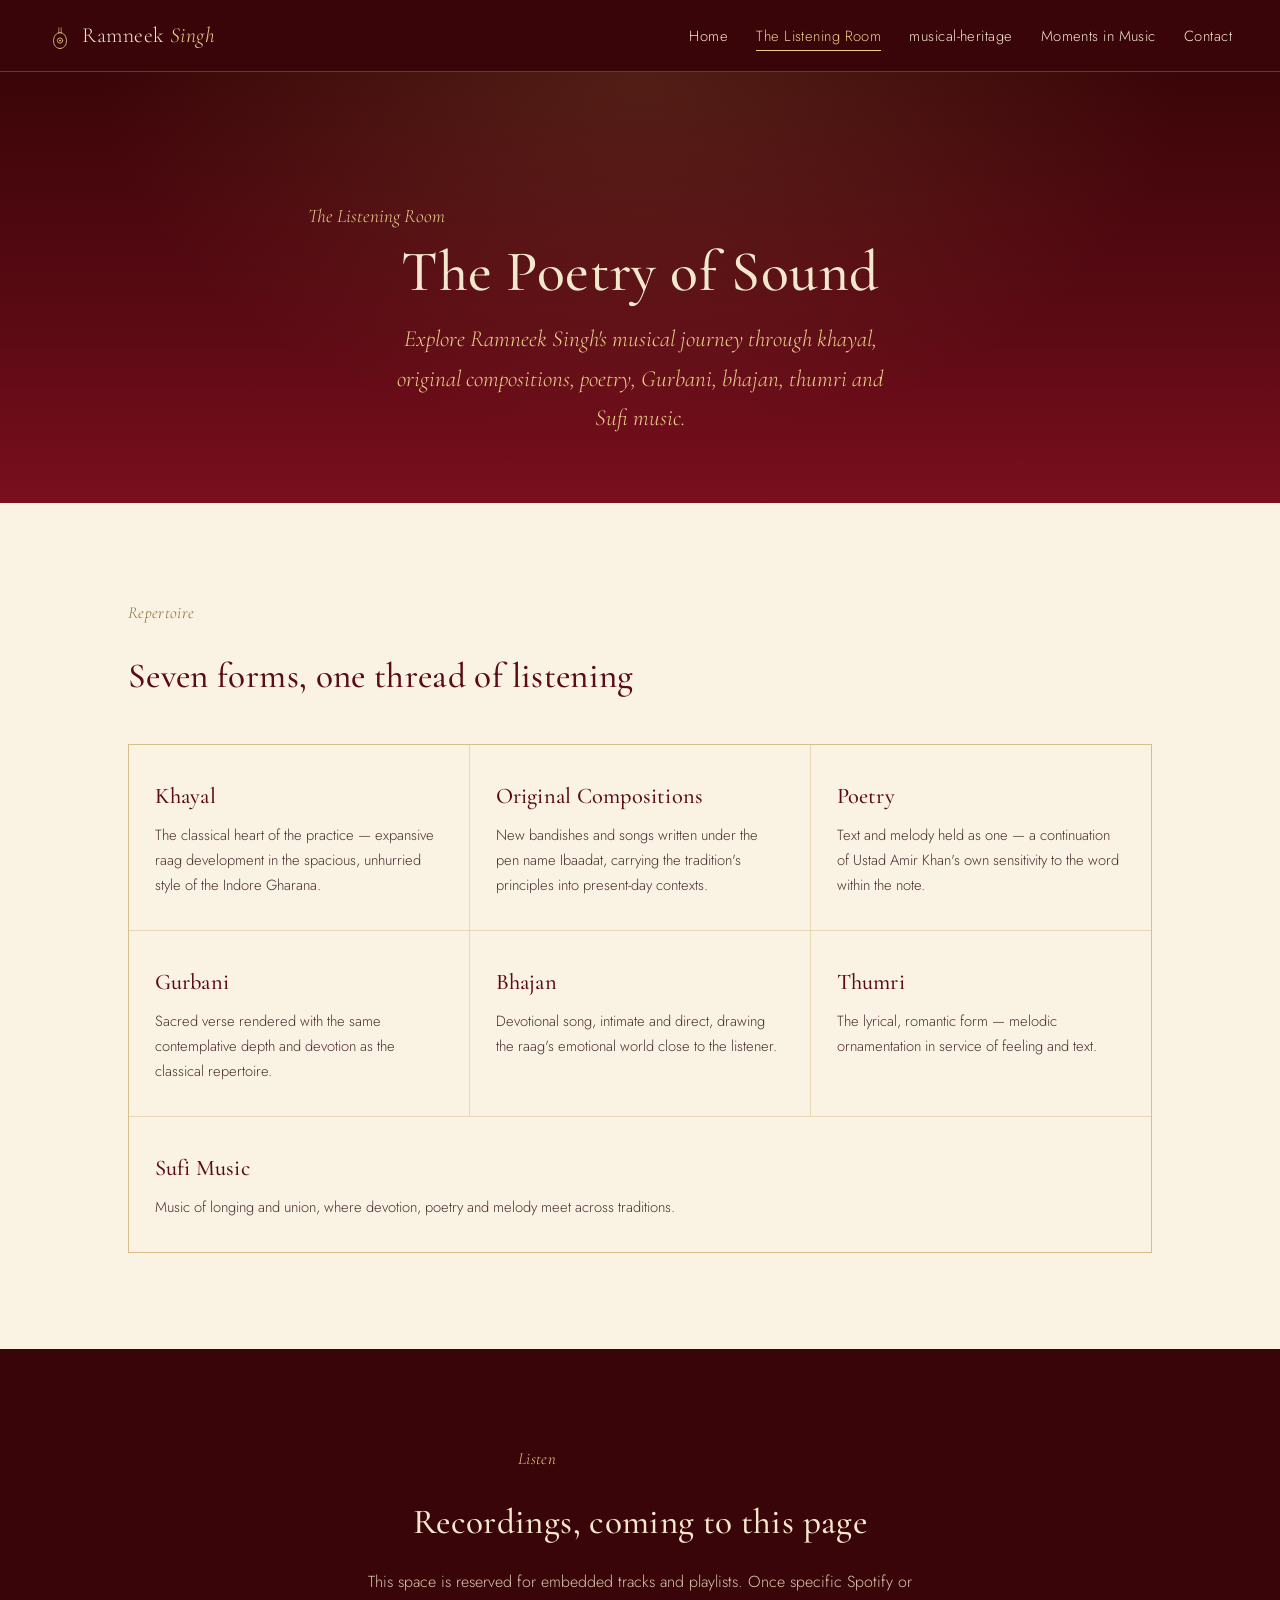
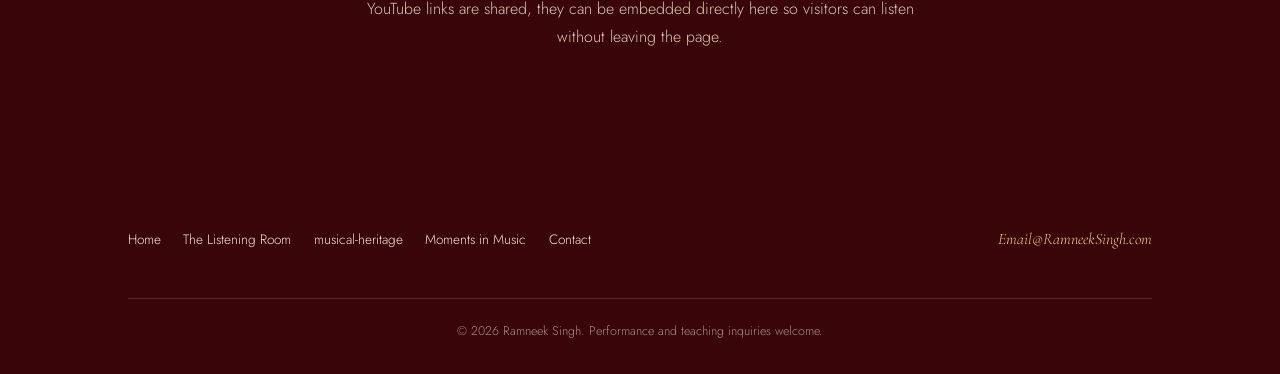
==== listening-room.html @ 1c35e60b "Initial website upload" ====
<!doctype html>
<html lang="en">
<head>
<meta charset="UTF-8">
<meta name="viewport" content="width=device-width, initial-scale=1.0">
<title>The Listening Room | Ramneek Singh</title>
<meta name="description" content="The Poetry of Sound — explore Ramneek Singh's musical journey through khayal, original compositions, poetry, Gurbani, bhajan, thumri and Sufi music.">
<link rel="stylesheet" href="css/style.css">
</head>
<body>

<header class="site-header">
  <div class="nav-wrap">
    <a class="brand" href="index.html">
      <svg viewBox="0 128 100 112" xmlns="http://www.w3.org/2000/svg" fill="none" stroke="currentColor" stroke-width="3.4" stroke-linecap="round" stroke-linejoin="round" style="color:var(--gold-bright)" aria-hidden="true">
        <path d="M50 236c-16 0-27-14-27-32 0-19 12-34 27-34s27 15 27 34c0 18-11 32-27 32z"/>
        <circle cx="50" cy="203" r="11"/>
        <circle cx="50" cy="203" r="3.6" fill="currentColor" stroke="none"/>
        <path d="M45 174 L45 150 M55 174 L55 150" stroke-width="2.6"/>
      </svg>
      <span class="brand-name">Ramneek <em>Singh</em></span>
    </a>
    <button class="nav-toggle" aria-label="Toggle navigation" aria-expanded="false">&#9776;</button>
    <nav class="main-nav" aria-label="Primary">
      <ul>
        <li><a href="index.html">Home</a></li>
        <li><a href="listening-room.html" aria-current="page">The Listening Room</a></li>
        <li><a href="musical-heritage.html">musical-heritage</a></li>
        <li><a href="moments.html">Moments in Music</a></li>
        <li><a href="contact.html">Contact</a></li>
      </ul>
    </nav>
  </div>
</header>

<main>

  <section class="hero jaali-bg" style="padding-bottom: clamp(2.5rem, 6vw, 4rem);">
    <div class="container reveal">
      <p class="kicker">The Listening Room</p>
      <h1 style="font-size:clamp(2.2rem,5.2vw,3.6rem);">The Poetry of Sound</h1>
      <p class="lede" style="margin:1.1rem auto 0; color:var(--gold-bright); max-width:52ch;">
        Explore Ramneek Singh's musical journey through khayal, original compositions,
        poetry, Gurbani, bhajan, thumri and Sufi music.
      </p>
    </div>
  </section>

  <section class="section">
    <div class="container">
      <div class="section-head">
        <p class="eyebrow">Repertoire</p>
        <h2 style="font-size:clamp(1.7rem,3vw,2.2rem); margin-top:0.4rem;">Seven forms, one thread of listening</h2>
      </div>

      <div class="repertoire-grid">
        <div class="repertoire-card">
          <h3>Khayal</h3>
          <p>The classical heart of the practice — expansive raag development in the spacious, unhurried style of the Indore Gharana.</p>
        </div>
        <div class="repertoire-card">
          <h3>Original Compositions</h3>
          <p>New bandishes and songs written under the pen name Ibaadat, carrying the tradition's principles into present-day contexts.</p>
        </div>
        <div class="repertoire-card">
          <h3>Poetry</h3>
          <p>Text and melody held as one — a continuation of Ustad Amir Khan's own sensitivity to the word within the note.</p>
        </div>
        <div class="repertoire-card">
          <h3>Gurbani</h3>
          <p>Sacred verse rendered with the same contemplative depth and devotion as the classical repertoire.</p>
        </div>
        <div class="repertoire-card">
          <h3>Bhajan</h3>
          <p>Devotional song, intimate and direct, drawing the raag's emotional world close to the listener.</p>
        </div>
        <div class="repertoire-card">
          <h3>Thumri</h3>
          <p>The lyrical, romantic form — melodic ornamentation in service of feeling and text.</p>
        </div>
        <div class="repertoire-card">
          <h3>Sufi Music</h3>
          <p>Music of longing and union, where devotion, poetry and melody meet across traditions.</p>
        </div>
      </div>
    </div>
  </section>

  <section class="section dark jaali-bg">
    <div class="container">
      <div class="section-head center on-dark">
        <p class="eyebrow">Listen</p>
        <h2 style="font-size:clamp(1.7rem,3vw,2.2rem); margin:0.4rem 0 1rem;">Recordings, coming to this page</h2>
        <p style="margin-inline:auto; color:rgba(243,231,206,0.85);">
          This space is reserved for embedded tracks and playlists. Once specific
          Spotify or YouTube links are shared, they can be embedded directly here
          so visitors can listen without leaving the page.
        </p>
      </div>
    </div>
  </section>

</main>

<footer class="site-footer">
  <div class="container footer-inner">
    <nav class="footer-nav" aria-label="Footer">
      <ul>
        <li><a href="index.html">Home</a></li>
        <li><a href="listening-room.html">The Listening Room</a></li>
        <li><a href="musical-heritage.html">musical-heritage</a></li>
        <li><a href="moments.html">Moments in Music</a></li>
        <li><a href="contact.html">Contact</a></li>
      </ul>
    </nav>
    <a class="email" style="font-family:var(--font-display); font-style:italic; color:var(--gold-bright);" href="mailto:Email@RamneekSingh.com">Email@RamneekSingh.com</a>
    <div class="footer-note">&copy; 2026 Ramneek Singh. Performance and teaching inquiries welcome.</div>
  </div>
</footer>

<script src="js/main.js"></script>
</body>
</html>
---- css/style.css ----
/* ============================================================
   Ramneek Singh — Hindustani Classical Vocalist
   Palette: royal red + antique gold, on warm parchment
   ============================================================ */

@import url('https://fonts.googleapis.com/css2?family=Cormorant+Garamond:ital,wght@0,400;0,500;0,600;1,400;1,500&family=Jost:wght@300;400;500;600&display=swap');

:root{
  /* --- color --- */
  --red-deepest:  #3A0508;
  --red-deep:     #5C0A14;
  --red:          #7A0F1E;
  --red-bright:   #9E1B2E;
  --gold-deep:    #8A6A2A;
  --gold:         #C6A15B;
  --gold-bright:  #E9CE8C;
  --ivory:        #F3E7CE;
  --parchment:    #FAF3E4;
  --parchment-2:  #F1E5CC;
  --ink:          #241012;
  --ink-soft:     #4A2E2E;

  /* --- type --- */
  --font-display: 'Cormorant Garamond', serif;
  --font-body: 'Jost', sans-serif;

  --rule: 1px solid rgba(198,161,91,0.45);
}

*, *::before, *::after{ box-sizing: border-box; }

html{ scroll-behavior: smooth; }

body{
  margin:0;
  background: var(--parchment);
  color: var(--ink);
  font-family: var(--font-body);
  font-weight: 300;
  line-height: 1.7;
  -webkit-font-smoothing: antialiased;
}

img{ max-width:100%; display:block; }

a{ color: inherit; text-decoration: none; }

h1,h2,h3,h4{
  font-family: var(--font-display);
  font-weight: 500;
  margin: 0;
  color: var(--red-deep);
  letter-spacing: 0.01em;
}

.on-dark h1, .on-dark h2, .on-dark h3, .on-dark h4{ color: var(--ivory); }

p{ margin: 0 0 1.1em; max-width: 62ch; }

.container{
  width: 100%;
  max-width: 1120px;
  margin: 0 auto;
  padding: 0 clamp(1.25rem, 4vw, 3rem);
}

.visually-hidden{
  position:absolute; width:1px; height:1px; padding:0; margin:-1px;
  overflow:hidden; clip:rect(0,0,0,0); white-space:nowrap; border:0;
}

/* ============ ornamental helpers ============ */

.gold-rule{
  width: 64px;
  height: 2px;
  background: linear-gradient(90deg, var(--gold-deep), var(--gold-bright), var(--gold-deep));
  margin: 1.4rem 0;
}
.gold-rule.center{ margin-inline: auto; }

.eyebrow{
  font-family: var(--font-display);
  font-style: italic;
  font-size: 1.05rem;
  color: var(--gold-deep);
  letter-spacing: 0.02em;
}
.on-dark .eyebrow{ color: var(--gold-bright); }

.gold-text{
  background: linear-gradient(180deg, var(--gold-bright) 10%, var(--gold) 55%, var(--gold-deep) 100%);
  -webkit-background-clip: text;
  background-clip: text;
  color: transparent;
}

.corner-flourish{
  position:absolute;
  width: 56px; height:56px;
  opacity:0.65;
  pointer-events:none;
}
.corner-flourish.tl{ top:14px; left:14px; }
.corner-flourish.br{ bottom:14px; right:14px; transform: rotate(180deg); }

/* subtle jaali (lattice) texture used behind dark sections */
.jaali-bg{
  background-image:
    radial-gradient(circle at 1px 1px, rgba(198,161,91,0.22) 1.4px, transparent 1.4px);
  background-size: 26px 26px;
}

/* ============ header / nav ============ */

.site-header{
  position: sticky; top:0; z-index: 100;
  background: var(--red-deepest);
  border-bottom: 1px solid rgba(198,161,91,0.35);
}

.nav-wrap{
  display:flex;
  align-items:center;
  justify-content:space-between;
  gap: 1.5rem;
  padding: 0.85rem clamp(1.25rem, 4vw, 3rem);
}

.brand{
  display:flex;
  align-items:center;
  gap: 0.65rem;
  color: var(--ivory);
}
.brand svg{ width: 24px; height:44px; flex-shrink:0; }
.brand .brand-name{
  font-family: var(--font-display);
  font-size: 1.35rem;
  letter-spacing: 0.02em;
  line-height:1.1;
}
.brand .brand-name em{ color: var(--gold-bright); font-style: italic; }

.main-nav ul{
  list-style:none; display:flex; gap: clamp(1rem, 2.2vw, 2.1rem);
  margin:0; padding:0;
}
.main-nav a{
  color: var(--ivory);
  font-size: 0.92rem;
  letter-spacing: 0.03em;
  position: relative;
  padding-bottom: 4px;
}
.main-nav a::after{
  content:"";
  position:absolute; left:0; right:0; bottom:0;
  height:1px; background: var(--gold-bright);
  transform: scaleX(0); transform-origin: left;
  transition: transform 0.3s ease;
}
.main-nav a:hover::after, .main-nav a[aria-current="page"]::after{ transform: scaleX(1); }
.main-nav a[aria-current="page"]{ color: var(--gold-bright); }

.nav-toggle{
  display:none;
  background:none; border:none; color: var(--ivory);
  font-size: 1.6rem; cursor:pointer;
}

@media (max-width: 820px){
  .nav-toggle{ display:block; }
  .main-nav{
    position:absolute; top: 100%; left:0; right:0;
    background: var(--red-deepest);
    border-bottom: 1px solid rgba(198,161,91,0.35);
    max-height:0; overflow:hidden;
    transition: max-height 0.35s ease;
  }
  .main-nav.open{ max-height: 420px; }
  .main-nav ul{ flex-direction:column; padding: 0.5rem clamp(1.25rem,4vw,3rem) 1.4rem; gap: 1rem; }
}

/* ============ hero ============ */

.hero{
  position:relative;
  overflow:hidden;
  background:
    radial-gradient(ellipse at 50% 0%, rgba(198,161,91,0.16), transparent 60%),
    linear-gradient(180deg, var(--red-deepest), var(--red-deep) 60%, var(--red) 100%);
  color: var(--ivory);
  padding: clamp(4rem, 12vw, 8rem) 0 clamp(3.5rem, 9vw, 6rem);
  text-align:center;
}

.hero .taanpura-mark{
  width: 100%;
  height: auto;
  border-radius: 0;
  margin: 0 auto 1.6rem;
  opacity: 0.92;
}

.hero .kicker{
  font-family: var(--font-display);
  font-style: italic;
  color: var(--gold-bright);
  font-size: clamp(1rem, 1.6vw, 1.2rem);
  margin-bottom: 0.6rem;
}

.hero-heading{
  text-align:center;
}

.hero-heading .kicker,
.hero-heading h1,
.hero-heading .titles{
  margin-left:auto;
  margin-right:auto;
}

.hero h1{
  font-size: clamp(2.6rem, 6.4vw, 4.6rem);
  line-height: 1.05;
  color: var(--ivory);
}

.hero .titles{
  margin-top: 1.1rem;
  font-size: clamp(0.92rem, 1.6vw, 1.05rem);
  letter-spacing: 0.04em;
  color: var(--gold-bright);
}
.hero .titles span:not(:last-child)::after{
  content: "·";
  margin: 0 0.6em;
  color: var(--gold-deep);
}

.hero-cta{
  margin-top: 2.4rem;
  display:flex; gap: 1rem; justify-content:center; flex-wrap:wrap;
}

.btn{
  display:inline-block;
  font-family: var(--font-body);
  font-size: 0.92rem;
  letter-spacing: 0.03em;
  padding: 0.85rem 1.9rem;
  border: 1px solid var(--gold);
  transition: background 0.25s ease, color 0.25s ease;
}
.btn-solid{
  background: linear-gradient(180deg, var(--gold-bright), var(--gold));
  color: var(--red-deepest);
  border-color: transparent;
}
.btn-solid:hover{ background: var(--gold-bright); }
.btn-outline{
  color: var(--ivory);
}
.btn-outline:hover{ background: rgba(233,206,140,0.12); }

/* ============ announcement strip ============ */

.announce{
  background: var(--parchment-2);
  border-top: var(--rule);
  border-bottom: var(--rule);
  padding: 1.6rem 0;
}
.announce .container{
  display:flex; align-items:center; gap: 1.2rem; flex-wrap:wrap; justify-content:center;
  text-align:center;
}
.announce .label{
  font-family: var(--font-display); font-style: italic; color: var(--red);
  font-size: 1.15rem;
}
.announce .detail{ color: var(--ink-soft); font-size: 0.95rem; }

/* ============ generic sections ============ */

.section{
  padding: clamp(3.5rem, 8vw, 6rem) 0;
}
.section.dark{
  background: var(--red-deepest);
  color: var(--ivory);
}
.section.tint{
  background: var(--parchment-2);
}

.section-head{
  max-width: 640px;
  margin-bottom: 2.4rem;
}
.section-head.center{ margin-inline:auto; text-align:center; }

.lede{
  font-family: var(--font-display);
  font-size: clamp(1.2rem, 2vw, 1.45rem);
  font-style: italic;
  color: var(--red);
  max-width: 46ch;
}
.on-dark .lede{ color: var(--gold-bright); }

/* pull quote */
.pull-quote{
  font-family: var(--font-display);
  font-style: italic;
  font-size: clamp(1.4rem, 3vw, 2rem);
  line-height: 1.4;
  color: var(--red-deep);
  max-width: 46ch;
  margin: 2rem auto;
  text-align:center;
  position:relative;
}
.on-dark .pull-quote{ color: var(--gold-bright); }

/* two column */
.grid-2{
  display:grid;
  grid-template-columns: 1.1fr 0.9fr;
  gap: clamp(2rem, 5vw, 4rem);
  align-items:start;
}
@media (max-width: 780px){ .grid-2{ grid-template-columns: 1fr; } }

/* ============ timeline (musical-heritage training years) ============ */

.timeline{
  position:relative;
  margin-top: 2rem;
  padding-left: 1.9rem;
  border-left: var(--rule);
}
.timeline-item{ position:relative; padding-bottom: 2.2rem; }
.timeline-item:last-child{ padding-bottom:0; }
.timeline-item::before{
  content:"";
  position:absolute; left: -1.99rem; top: 0.35rem;
  width:9px; height:9px; border-radius:50%;
  background: var(--gold-bright);
  box-shadow: 0 0 0 3px var(--red-deepest), 0 0 0 4px var(--gold-deep);
}
.on-light .timeline-item::before{ box-shadow: 0 0 0 3px var(--parchment), 0 0 0 4px var(--gold-deep); }
.timeline-year{
  font-family: var(--font-display); font-style: italic; color: var(--gold-deep);
  font-size: 1.15rem;
}
.on-dark .timeline-year{ color: var(--gold-bright); }
.timeline-item h4{ font-size: 1.25rem; margin: 0.15rem 0 0.4rem; }

/* ============ genre / repertoire cards ============ */

.repertoire-grid{
  display:grid;
  grid-template-columns: repeat(3, 1fr);
  gap: 1px;
  background: rgba(198,161,91,0.35);
  border: var(--rule);
}
@media (max-width: 900px){
  .repertoire-grid{ grid-template-columns: repeat(2, 1fr); }
}
@media (max-width: 560px){
  .repertoire-grid{ grid-template-columns: 1fr; }
}
.repertoire-card{
  background: var(--parchment);
  padding: 2rem 1.6rem;
  position:relative;
}
.repertoire-card h3{
  font-size: 1.4rem;
  margin-bottom: 0.5rem;
}
.repertoire-card p{ font-size: 0.92rem; color: var(--ink-soft); margin:0; }
.repertoire-card:last-child{ grid-column: 1 / -1; }
.repertoire-card:last-child p{ max-width: 60ch; }
@media (max-width: 560px){
  .repertoire-card:last-child{ grid-column: auto; }
}

/* ============ gallery / moments ============ */

.gallery-grid{
  display:grid;
  grid-template-columns: repeat(auto-fit, minmax(230px, 1fr));
  gap: 1.6rem;
}
.frame{
  position:relative;
  border: 1px solid var(--gold);
  padding: 10px;
  background: var(--parchment);
}
.frame-inner{
  aspect-ratio: 4/5;
  background:
    radial-gradient(circle at 30% 20%, rgba(122,15,30,0.10), transparent 55%),
    var(--parchment-2);
  border: 1px dashed rgba(122,15,30,0.35);
  display:flex; align-items:center; justify-content:center;
  text-align:center;
  padding: 1.2rem;
}
.frame-inner img{
  width:100%;
  height:100%;
  object-fit:contain;
}
.frame-inner span{
  font-family: var(--font-display); font-style: italic;
  color: var(--ink-soft); font-size: 0.95rem;
}
.frame figcaption{
  margin-top: 0.7rem;
  font-size: 0.85rem;
  text-align:center;
  color: var(--ink-soft);
}

/* ============ contact ============ */

.contact-card{
  border: var(--rule);
  padding: clamp(2rem, 5vw, 3rem);
  text-align:center;
  background: var(--parchment-2);
}
.contact-card a.email{
  font-family: var(--font-display);
  font-style: italic;
  font-size: clamp(1.3rem, 3vw, 1.8rem);
  color: var(--red);
  border-bottom: 1px solid var(--gold);
}
.contact-card a.email:hover{ color: var(--red-bright); }

/* ============ footer ============ */

.site-footer{
  background: var(--red-deepest);
  color: var(--ivory);
  padding: 2.6rem 0 2rem;
}
.footer-inner{
  display:flex; flex-wrap:wrap; gap: 1.2rem;
  align-items:center; justify-content:space-between;
}
.footer-nav ul{
  list-style:none; display:flex; flex-wrap:wrap; gap: 1.4rem; margin:0; padding:0;
  font-size: 0.85rem;
}
.footer-nav a:hover{ color: var(--gold-bright); }
.footer-note{
  width:100%;
  margin-top: 1.6rem;
  padding-top: 1.4rem;
  border-top: 1px solid rgba(198,161,91,0.25);
  font-size: 0.78rem;
  color: rgba(243,231,206,0.6);
  text-align:center;
}

/* ============ reveal-on-load (single orchestrated moment) ============ */

.reveal{
  opacity:0; transform: translateY(14px);
  animation: reveal-in 0.9s ease forwards;
}
@keyframes reveal-in{ to{ opacity:1; transform:none; } }

@media (prefers-reduced-motion: reduce){
  html{ scroll-behavior:auto; }
  .reveal{ animation:none; opacity:1; transform:none; }
}
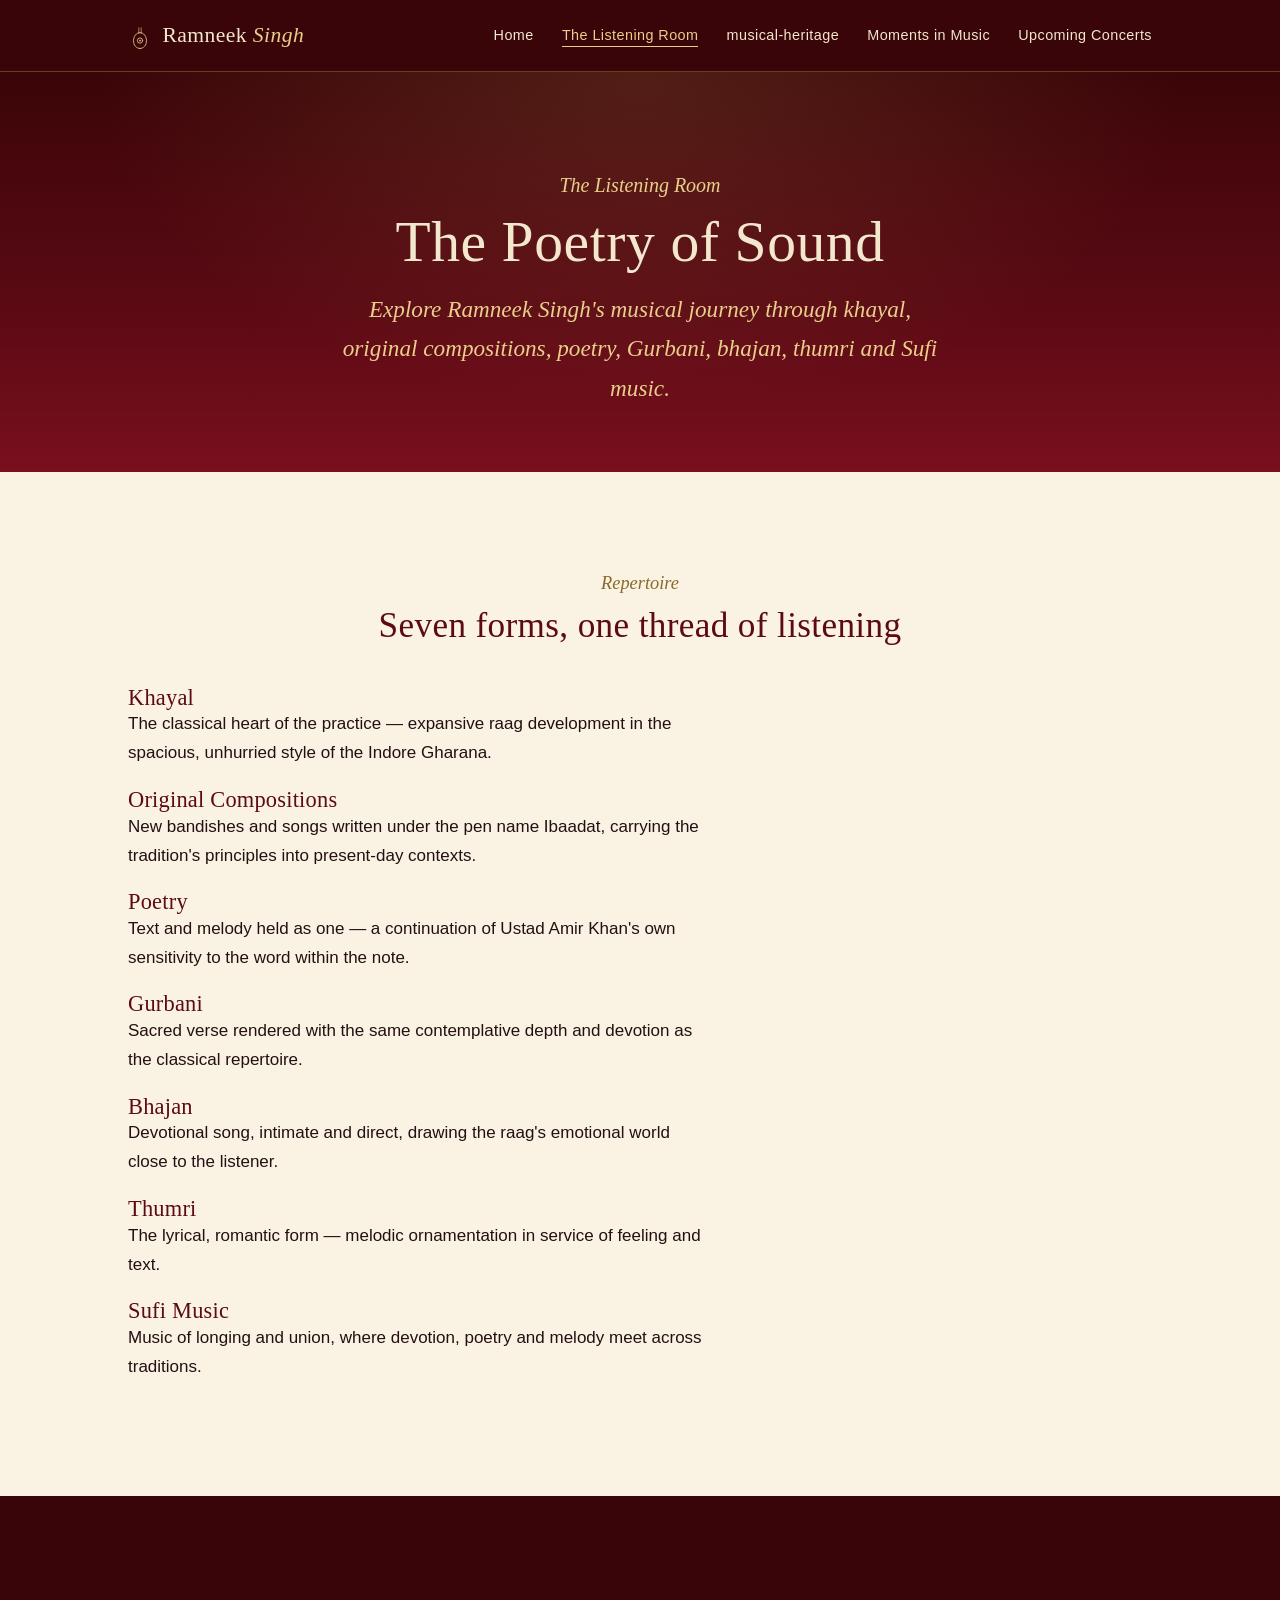
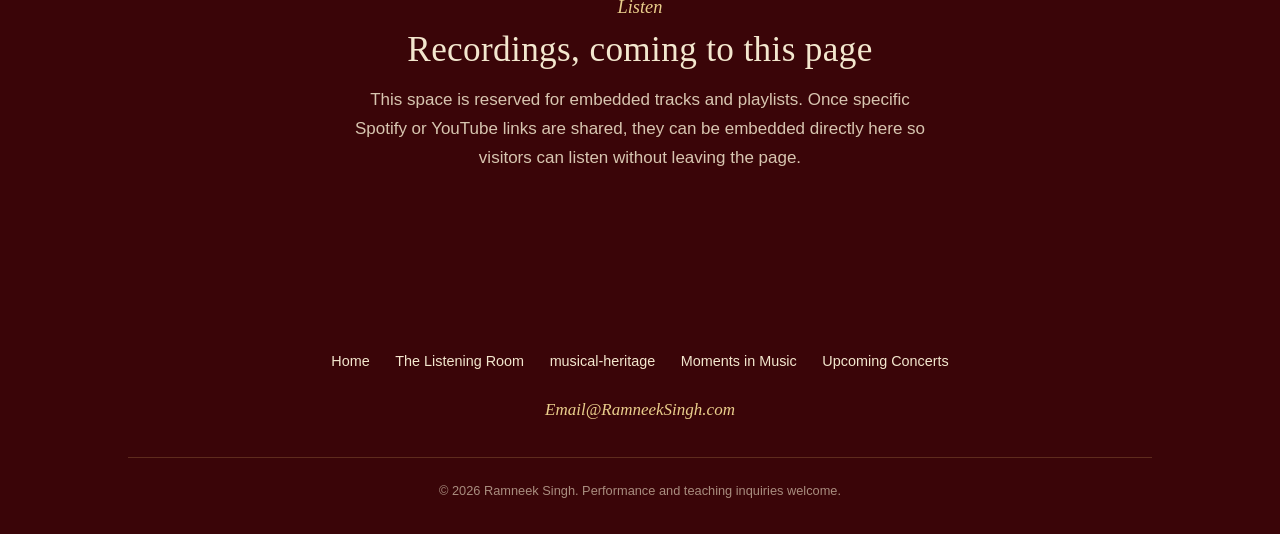
==== commit 8de8d09f: "Contact -> upcoming concerts" ====
--- a/listening-room.html
+++ b/listening-room.html
@@ -27,7 +27,7 @@
         <li><a href="listening-room.html" aria-current="page">The Listening Room</a></li>
         <li><a href="musical-heritage.html">musical-heritage</a></li>
         <li><a href="moments.html">Moments in Music</a></li>
-        <li><a href="contact.html">Contact</a></li>
+        <li><a href="Upcoming-Concerts.html">Upcoming Concerts</a></li>
       </ul>
     </nav>
   </div>
@@ -110,7 +110,7 @@
         <li><a href="listening-room.html">The Listening Room</a></li>
         <li><a href="musical-heritage.html">musical-heritage</a></li>
         <li><a href="moments.html">Moments in Music</a></li>
-        <li><a href="contact.html">Contact</a></li>
+        <li><a href="Upcoming-Concerts.html">Upcoming Concerts</a></li>
       </ul>
     </nav>
     <a class="email" style="font-family:var(--font-display); font-style:italic; color:var(--gold-bright);" href="mailto:Email@RamneekSingh.com">Email@RamneekSingh.com</a>
--- a/css/style.css
+++ b/css/style.css
@@ -1,486 +1,556 @@
 /* ============================================================
    Ramneek Singh — Hindustani Classical Vocalist
    Palette: royal red + antique gold, on warm parchment
+   Fonts are loaded in each page's <head> (Cormorant Garamond + Jost)
    ============================================================ */
 
-@import url('https://fonts.googleapis.com/css2?family=Cormorant+Garamond:ital,wght@0,400;0,500;0,600;1,400;1,500&family=Jost:wght@300;400;500;600&display=swap');
-
-:root{
-  /* --- color --- */
-  --red-deepest:  #3A0508;
-  --red-deep:     #5C0A14;
-  --red:          #7A0F1E;
-  --red-bright:   #9E1B2E;
-  --gold-deep:    #8A6A2A;
-  --gold:         #C6A15B;
-  --gold-bright:  #E9CE8C;
-  --ivory:        #F3E7CE;
-  --parchment:    #FAF3E4;
-  --parchment-2:  #F1E5CC;
-  --ink:          #241012;
-  --ink-soft:     #4A2E2E;
-
-  /* --- type --- */
+/* ---------- 1. Design tokens (change colours / sizes here) ---------- */
+:root {
+  /* colour */
+  --red-deepest: #3A0508;
+  --red-deep:    #5C0A14;
+  --red:         #7A0F1E;
+  --red-bright:  #9E1B2E;
+  --gold-deep:   #8A6A2A;
+  --gold:        #C6A15B;
+  --gold-bright: #E9CE8C;
+  --ivory:       #F3E7CE;
+  --parchment:   #FAF3E4;
+  --parchment-2: #F1E5CC;
+  --ink:         #241012;
+  --ink-soft:    #4A2E2E;
+
+  /* type families */
   --font-display: 'Cormorant Garamond', serif;
-  --font-body: 'Jost', sans-serif;
-
-  --rule: 1px solid rgba(198,161,91,0.45);
-}
-
-*, *::before, *::after{ box-sizing: border-box; }
-
-html{ scroll-behavior: smooth; }
-
-body{
-  margin:0;
+  --font-body:    'Jost', sans-serif;
+
+  /* type scale: every page uses these, so sizes stay consistent */
+  --fs-small: 0.9rem;
+  --fs-body:  1.0625rem;
+  --fs-lede:  clamp(1.2rem, 2vw, 1.45rem);
+  --fs-h3:    1.4rem;
+  --fs-h2:    clamp(1.8rem, 3.4vw, 2.5rem);
+  --fs-h1:    clamp(2.6rem, 6.4vw, 4.6rem);
+
+  --wrap: 1120px;
+  --rule: 1px solid rgba(198, 161, 91, 0.45);
+}
+
+/* ---------- 2. Base ---------- */
+*, *::before, *::after { box-sizing: border-box; }
+
+html { scroll-behavior: smooth; }
+
+body {
+  margin: 0;
   background: var(--parchment);
   color: var(--ink);
   font-family: var(--font-body);
+  font-size: var(--fs-body);
   font-weight: 300;
   line-height: 1.7;
   -webkit-font-smoothing: antialiased;
 }
 
-img{ max-width:100%; display:block; }
-
-a{ color: inherit; text-decoration: none; }
-
-h1,h2,h3,h4{
+img { max-width: 100%; display: block; }
+a   { color: inherit; text-decoration: none; }
+
+h1, h2, h3, h4 {
+  margin: 0;
   font-family: var(--font-display);
   font-weight: 500;
-  margin: 0;
+  letter-spacing: 0.01em;
+  line-height: 1.15;
   color: var(--red-deep);
-  letter-spacing: 0.01em;
-}
-
-.on-dark h1, .on-dark h2, .on-dark h3, .on-dark h4{ color: var(--ivory); }
-
-p{ margin: 0 0 1.1em; max-width: 62ch; }
-
-.container{
+}
+h1 { font-size: var(--fs-h1); }
+h2 { font-size: var(--fs-h2); }
+h3 { font-size: var(--fs-h3); }
+
+p { margin: 0 0 1.1em; max-width: 62ch; }
+
+:focus-visible { outline: 2px solid var(--red-bright); outline-offset: 3px; }
+.site-header :focus-visible,
+.site-footer :focus-visible,
+.hero :focus-visible,
+.section.dark :focus-visible { outline-color: var(--gold-bright); }
+
+/* ---------- 3. Layout helpers ---------- */
+.container {
   width: 100%;
-  max-width: 1120px;
+  max-width: var(--wrap);
   margin: 0 auto;
   padding: 0 clamp(1.25rem, 4vw, 3rem);
 }
 
-.visually-hidden{
-  position:absolute; width:1px; height:1px; padding:0; margin:-1px;
-  overflow:hidden; clip:rect(0,0,0,0); white-space:nowrap; border:0;
-}
-
-/* ============ ornamental helpers ============ */
-
-.gold-rule{
-  width: 64px;
-  height: 2px;
-  background: linear-gradient(90deg, var(--gold-deep), var(--gold-bright), var(--gold-deep));
-  margin: 1.4rem 0;
-}
-.gold-rule.center{ margin-inline: auto; }
-
-.eyebrow{
-  font-family: var(--font-display);
-  font-style: italic;
-  font-size: 1.05rem;
+.section { padding: clamp(3.5rem, 8vw, 6rem) 0; }
+.section.tint { background: var(--parchment-2); }
+.section.dark {
+  background: var(--red-deepest);
+  color: var(--ivory);
+}
+.section.dark h2, .section.dark h3 { color: var(--ivory); }
+
+/* Centre everything inside, including paragraphs that have a max-width */
+.center { text-align: center; }
+.center p, .center .lede { margin-left: auto; margin-right: auto; }
+
+.section-head { max-width: 640px; margin: 0 auto 2.4rem; text-align: center; }
+.section-head p { margin-left: auto; margin-right: auto; }
+
+.eyebrow {
+  margin-bottom: 0.4rem;
+  font-family: var(--font-display);
+  font-style: italic;
+  font-size: 1.15rem;
   color: var(--gold-deep);
-  letter-spacing: 0.02em;
-}
-.on-dark .eyebrow{ color: var(--gold-bright); }
-
-.gold-text{
-  background: linear-gradient(180deg, var(--gold-bright) 10%, var(--gold) 55%, var(--gold-deep) 100%);
-  -webkit-background-clip: text;
-  background-clip: text;
-  color: transparent;
-}
-
-.corner-flourish{
-  position:absolute;
-  width: 56px; height:56px;
-  opacity:0.65;
-  pointer-events:none;
-}
-.corner-flourish.tl{ top:14px; left:14px; }
-.corner-flourish.br{ bottom:14px; right:14px; transform: rotate(180deg); }
-
-/* subtle jaali (lattice) texture used behind dark sections */
-.jaali-bg{
-  background-image:
-    radial-gradient(circle at 1px 1px, rgba(198,161,91,0.22) 1.4px, transparent 1.4px);
+}
+.dark .eyebrow, .hero .eyebrow { color: var(--gold-bright); }
+
+.lede {
+  font-family: var(--font-display);
+  font-size: var(--fs-lede);
+  font-style: italic;
+  color: var(--red);
+  max-width: 46ch;
+}
+.dark .lede { color: var(--gold-bright); }
+
+.visually-hidden {
+  position: absolute; width: 1px; height: 1px; padding: 0; margin: -1px;
+  overflow: hidden; clip: rect(0, 0, 0, 0); white-space: nowrap; border: 0;
+}
+
+/* Gold divider with a small diamond in the middle */
+.ornament {
+  position: relative;
+  width: 160px; height: 12px;
+  margin: 0 auto 1.6rem;
+  background: linear-gradient(90deg, transparent, var(--gold) 30%, var(--gold) 70%, transparent) center / 100% 1px no-repeat;
+}
+.ornament::after {
+  content: "";
+  position: absolute; left: 50%; top: 50%;
+  width: 9px; height: 9px;
+  background: var(--gold);
+  transform: translate(-50%, -50%) rotate(45deg);
+  box-shadow: 0 0 0 3px var(--parchment);
+}
+.tint .ornament::after { box-shadow: 0 0 0 3px var(--parchment-2); }
+.dark .ornament::after { box-shadow: 0 0 0 3px var(--red-deepest); }
+
+/* Dotted lattice (jaali) texture used behind dark sections */
+.jaali-bg {
+  background-image: radial-gradient(circle at 1px 1px, rgba(198, 161, 91, 0.22) 1.4px, transparent 1.4px);
   background-size: 26px 26px;
 }
 
-/* ============ header / nav ============ */
-
-.site-header{
-  position: sticky; top:0; z-index: 100;
+/* ---------- 4a. Announcement strip ---------- */
+.announce {
+  background: linear-gradient(90deg, rgba(58, 5, 8, 0.96), rgba(122, 15, 30, 0.94));
+  border-top: 1px solid rgba(198, 161, 91, 0.35);
+  border-bottom: 1px solid rgba(198, 161, 91, 0.35);
+}
+
+.live-strip {
+  display: flex;
+  align-items: center;
+  justify-content: center;
+  gap: 0.9rem;
+  flex-wrap: wrap;
+  padding: 0.9rem 0;
+  color: var(--ivory);
+  text-align: center;
+}
+
+.label {
+  display: inline-flex;
+  align-items: center;
+  justify-content: center;
+  border-radius: 999px;
+  letter-spacing: 0.12em;
+  text-transform: uppercase;
+}
+
+.live-badge {
+  padding: 0.38rem 0.8rem;
+  border: 1px solid rgba(233, 206, 140, 0.7);
+  background: rgba(233, 206, 140, 0.12);
+  color: var(--gold-bright);
+  font-size: 0.68rem;
+  font-weight: 600;
+  box-shadow: inset 0 0 0 1px rgba(233, 206, 140, 0.12);
+  animation: pulse-badge 3s ease-in-out infinite;
+}
+
+.detail {
+  font-family: var(--font-display);
+  font-size: clamp(1.05rem, 2vw, 1.35rem);
+  font-style: italic;
+  color: rgba(243, 231, 206, 0.96);
+}
+
+@keyframes pulse-badge {
+  0%, 100% { box-shadow: 0 0 0 rgba(233, 206, 140, 0); }
+  50% { box-shadow: 0 0 12px rgba(233, 206, 140, 0.26); }
+}
+
+/* ---------- 4. Header / navigation ---------- */
+.site-header {
+  position: sticky; top: 0; z-index: 100;
   background: var(--red-deepest);
-  border-bottom: 1px solid rgba(198,161,91,0.35);
-}
-
-.nav-wrap{
-  display:flex;
-  align-items:center;
-  justify-content:space-between;
+  border-bottom: 1px solid rgba(198, 161, 91, 0.35);
+}
+
+.nav-wrap {
+  display: flex;
+  align-items: center;
+  justify-content: space-between;
   gap: 1.5rem;
+  max-width: var(--wrap);
+  margin: 0 auto;
   padding: 0.85rem clamp(1.25rem, 4vw, 3rem);
 }
 
-.brand{
-  display:flex;
-  align-items:center;
-  gap: 0.65rem;
-  color: var(--ivory);
-}
-.brand svg{ width: 24px; height:44px; flex-shrink:0; }
-.brand .brand-name{
+.brand { display: flex; align-items: center; gap: 0.65rem; color: var(--ivory); }
+.brand svg { width: 24px; height: 44px; flex-shrink: 0; }
+.brand-name {
   font-family: var(--font-display);
   font-size: 1.35rem;
   letter-spacing: 0.02em;
-  line-height:1.1;
-}
-.brand .brand-name em{ color: var(--gold-bright); font-style: italic; }
-
-.main-nav ul{
-  list-style:none; display:flex; gap: clamp(1rem, 2.2vw, 2.1rem);
-  margin:0; padding:0;
-}
-.main-nav a{
-  color: var(--ivory);
-  font-size: 0.92rem;
-  letter-spacing: 0.03em;
+  line-height: 1.1;
+}
+.brand-name em { color: var(--gold-bright); font-style: italic; }
+
+.main-nav ul {
+  display: flex;
+  gap: clamp(1rem, 2.2vw, 2.1rem);
+  margin: 0; padding: 0;
+  list-style: none;
+}
+.main-nav a {
   position: relative;
   padding-bottom: 4px;
-}
-.main-nav a::after{
-  content:"";
-  position:absolute; left:0; right:0; bottom:0;
-  height:1px; background: var(--gold-bright);
-  transform: scaleX(0); transform-origin: left;
+  color: var(--ivory);
+  font-size: var(--fs-small);
+  letter-spacing: 0.03em;
+}
+.main-nav a::after {
+  content: "";
+  position: absolute; left: 0; right: 0; bottom: 0;
+  height: 1px;
+  background: var(--gold-bright);
+  transform: scaleX(0);
+  transform-origin: left;
   transition: transform 0.3s ease;
 }
-.main-nav a:hover::after, .main-nav a[aria-current="page"]::after{ transform: scaleX(1); }
-.main-nav a[aria-current="page"]{ color: var(--gold-bright); }
-
-.nav-toggle{
-  display:none;
-  background:none; border:none; color: var(--ivory);
-  font-size: 1.6rem; cursor:pointer;
-}
-
-@media (max-width: 820px){
-  .nav-toggle{ display:block; }
-  .main-nav{
-    position:absolute; top: 100%; left:0; right:0;
+.main-nav a:hover::after,
+.main-nav a[aria-current="page"]::after { transform: scaleX(1); }
+.main-nav a[aria-current="page"] { color: var(--gold-bright); }
+
+.nav-toggle {
+  display: none;
+  background: none; border: none;
+  color: var(--ivory);
+  font-size: 1.6rem;
+  cursor: pointer;
+}
+
+@media (max-width: 820px) {
+  .nav-toggle { display: block; }
+  .main-nav {
+    position: absolute; top: 100%; left: 0; right: 0;
+    max-height: 0; overflow: hidden;
     background: var(--red-deepest);
-    border-bottom: 1px solid rgba(198,161,91,0.35);
-    max-height:0; overflow:hidden;
+    border-bottom: 1px solid rgba(198, 161, 91, 0.35);
     transition: max-height 0.35s ease;
   }
-  .main-nav.open{ max-height: 420px; }
-  .main-nav ul{ flex-direction:column; padding: 0.5rem clamp(1.25rem,4vw,3rem) 1.4rem; gap: 1rem; }
-}
-
-/* ============ hero ============ */
-
-.hero{
-  position:relative;
-  overflow:hidden;
+  .main-nav.open { max-height: 420px; }
+  .main-nav ul {
+    flex-direction: column;
+    gap: 1rem;
+    padding: 0.5rem clamp(1.25rem, 4vw, 3rem) 1.4rem;
+  }
+}
+
+/* ---------- 5. Hero ---------- */
+.hero {
+  position: relative;
+  overflow: hidden;
+  padding: clamp(3.5rem, 9vw, 6rem) 0 clamp(3rem, 7vw, 5rem);
+  text-align: center;
+  color: var(--ivory);
   background:
-    radial-gradient(ellipse at 50% 0%, rgba(198,161,91,0.16), transparent 60%),
+    radial-gradient(ellipse at 50% 0%, rgba(198, 161, 91, 0.16), transparent 60%),
     linear-gradient(180deg, var(--red-deepest), var(--red-deep) 60%, var(--red) 100%);
-  color: var(--ivory);
-  padding: clamp(4rem, 12vw, 8rem) 0 clamp(3.5rem, 9vw, 6rem);
-  text-align:center;
-}
-
-.hero .taanpura-mark{
-  width: 100%;
-  height: auto;
-  border-radius: 0;
-  margin: 0 auto 1.6rem;
-  opacity: 0.92;
-}
-
-.hero .kicker{
-  font-family: var(--font-display);
-  font-style: italic;
+}
+/* Smaller hero used by inner pages (Contact, etc.) */
+.hero.page-hero { padding: clamp(3rem, 7vw, 4.5rem) 0 clamp(2.5rem, 6vw, 4rem); }
+.hero.page-hero h1 { font-size: clamp(2.2rem, 5.2vw, 3.6rem); }
+
+.hero h1 { color: var(--ivory); line-height: 1.05; }
+.hero p  { margin-left: auto; margin-right: auto; }
+
+.kicker {
+  margin-bottom: 0.6rem;
+  font-family: var(--font-display);
+  font-style: italic;
+  font-size: clamp(1.05rem, 1.6vw, 1.25rem);
   color: var(--gold-bright);
-  font-size: clamp(1rem, 1.6vw, 1.2rem);
-  margin-bottom: 0.6rem;
-}
-
-.hero-heading{
-  text-align:center;
-}
-
-.hero-heading .kicker,
-.hero-heading h1,
-.hero-heading .titles{
-  margin-left:auto;
-  margin-right:auto;
-}
-
-.hero h1{
-  font-size: clamp(2.6rem, 6.4vw, 4.6rem);
-  line-height: 1.05;
-  color: var(--ivory);
-}
-
-.hero .titles{
-  margin-top: 1.1rem;
-  font-size: clamp(0.92rem, 1.6vw, 1.05rem);
+}
+
+.titles {
+  margin: 1.1rem auto 0;
+  font-size: var(--fs-small);
   letter-spacing: 0.04em;
   color: var(--gold-bright);
 }
-.hero .titles span:not(:last-child)::after{
+.titles span:not(:last-child)::after {
   content: "·";
   margin: 0 0.6em;
-  color: var(--gold-deep);
-}
-
-.hero-cta{
+  color: var(--gold);
+}
+
+/* Portrait set inside a jharokha-style arch */
+.hero-photo {
+  width: min(100%, 360px);
+  margin: 2.4rem auto 0;
+  padding: 8px;
+  border: 1px solid var(--gold);
+  border-radius: 999px 999px 0 0;
+}
+.hero-photo img {
+  width: 100%;
+  aspect-ratio: 4 / 5;
+  object-fit: cover;
+  object-position: center 25%;
+  border-radius: 999px 999px 0 0;
+}
+
+.hero-cta {
+  display: flex; flex-wrap: wrap; justify-content: center;
+  gap: 1rem;
   margin-top: 2.4rem;
-  display:flex; gap: 1rem; justify-content:center; flex-wrap:wrap;
-}
-
-.btn{
-  display:inline-block;
-  font-family: var(--font-body);
-  font-size: 0.92rem;
-  letter-spacing: 0.03em;
+}
+
+/* One orchestrated moment: hero content rises in, one piece after another */
+.hero .container > * { opacity: 0; animation: rise 0.9s ease forwards; }
+.hero .container > :nth-child(2) { animation-delay: 0.12s; }
+.hero .container > :nth-child(3) { animation-delay: 0.24s; }
+.hero .container > :nth-child(4) { animation-delay: 0.36s; }
+.hero .container > :nth-child(5) { animation-delay: 0.48s; }
+@keyframes rise { from { opacity: 0; transform: translateY(14px); } to { opacity: 1; transform: none; } }
+
+/* ---------- 6. Buttons ---------- */
+.btn {
+  display: inline-block;
   padding: 0.85rem 1.9rem;
   border: 1px solid var(--gold);
+  background: none;
+  font-family: var(--font-body);
+  font-size: var(--fs-small);
+  letter-spacing: 0.03em;
+  cursor: pointer;
   transition: background 0.25s ease, color 0.25s ease;
 }
-.btn-solid{
+.btn-solid {
   background: linear-gradient(180deg, var(--gold-bright), var(--gold));
+  border-color: transparent;
   color: var(--red-deepest);
-  border-color: transparent;
-}
-.btn-solid:hover{ background: var(--gold-bright); }
-.btn-outline{
-  color: var(--ivory);
-}
-.btn-outline:hover{ background: rgba(233,206,140,0.12); }
-
-/* ============ announcement strip ============ */
-
-.announce{
+}
+.btn-solid:hover { background: var(--gold-bright); }
+.btn-outline { color: var(--red); border-color: var(--red); }
+.btn-outline:hover { background: var(--red); color: var(--ivory); }
+.dark .btn-outline { color: var(--ivory); border-color: var(--gold); }
+.dark .btn-outline:hover { background: rgba(233, 206, 140, 0.14); }
+.btn-small { padding: 0.55rem 1.2rem; }
+
+/* ---------- 7. Upcoming performances (countdown + list) ---------- */
+.next-event {
+  position: relative;
+  max-width: 720px;
+  margin: 0 auto;
+  padding: clamp(2rem, 5vw, 3rem) clamp(1.25rem, 4vw, 2.5rem);
+  border: 1px solid var(--gold);
+  background: var(--parchment);
+  text-align: center;
+}
+/* inner thin border gives the "framed invitation" look */
+.next-event::before {
+  content: "";
+  position: absolute; inset: 7px;
+  border: 1px solid rgba(198, 161, 91, 0.45);
+  pointer-events: none;
+}
+.next-event h3 { font-size: var(--fs-h2); }
+.next-event .meta { margin: 0.4rem auto 0; color: var(--ink-soft); }
+
+.countdown {
+  display: grid;
+  grid-template-columns: repeat(4, 1fr);
+  gap: 0.75rem;
+  max-width: 460px;
+  margin: 1.8rem auto;
+}
+.countdown div {
+  padding: 0.9rem 0.4rem;
+  border: 1px solid var(--gold);
   background: var(--parchment-2);
-  border-top: var(--rule);
-  border-bottom: var(--rule);
-  padding: 1.6rem 0;
-}
-.announce .container{
-  display:flex; align-items:center; gap: 1.2rem; flex-wrap:wrap; justify-content:center;
-  text-align:center;
-}
-.announce .label{
-  font-family: var(--font-display); font-style: italic; color: var(--red);
-  font-size: 1.15rem;
-}
-.announce .detail{ color: var(--ink-soft); font-size: 0.95rem; }
-
-/* ============ generic sections ============ */
-
-.section{
-  padding: clamp(3.5rem, 8vw, 6rem) 0;
-}
-.section.dark{
-  background: var(--red-deepest);
-  color: var(--ivory);
-}
-.section.tint{
-  background: var(--parchment-2);
-}
-
-.section-head{
-  max-width: 640px;
-  margin-bottom: 2.4rem;
-}
-.section-head.center{ margin-inline:auto; text-align:center; }
-
-.lede{
-  font-family: var(--font-display);
-  font-size: clamp(1.2rem, 2vw, 1.45rem);
-  font-style: italic;
+}
+.countdown strong {
+  display: block;
+  font-family: var(--font-display);
+  font-size: clamp(1.8rem, 5vw, 2.6rem);
+  font-weight: 500;
+  line-height: 1;
   color: var(--red);
+  font-variant-numeric: tabular-nums;
+}
+.countdown span { font-size: var(--fs-small); color: var(--ink-soft); }
+
+.event-list {
+  display: grid;
+  gap: 1rem;
+  max-width: 720px;
+  margin: 2.4rem auto 0;
+  padding: 0;
+  list-style: none;
+}
+.event-list:empty { display: none; }
+.event-item {
+  display: grid;
+  grid-template-columns: auto 1fr auto;
+  align-items: center;
+  gap: 1.2rem;
+  padding: 1rem 1.2rem;
+  border: var(--rule);
+  background: var(--parchment);
+  text-align: left;
+}
+.event-date {
+  min-width: 64px;
+  padding-right: 1.2rem;
+  border-right: var(--rule);
+  text-align: center;
+  font-family: var(--font-display);
+  color: var(--red);
+  line-height: 1.1;
+}
+.event-date strong { display: block; font-size: 2rem; font-weight: 500; }
+.event-date span   { font-size: var(--fs-small); font-style: italic; }
+.event-info h3 { font-size: 1.25rem; }
+.event-info p  { margin: 0; font-size: var(--fs-small); color: var(--ink-soft); }
+@media (max-width: 600px) {
+  .event-item { grid-template-columns: auto 1fr; }
+  .event-item .btn { grid-column: 1 / -1; text-align: center; }
+}
+
+/* ---------- 8. Interactive taanpura ---------- */
+.strings {
+  display: flex; justify-content: center;
+  gap: clamp(1.5rem, 6vw, 3.5rem);
+  margin: 2rem 0 1.8rem;
+}
+.string {
+  display: flex; flex-direction: column; align-items: center;
+  gap: 0.6rem;
+  width: 52px;
+  padding: 0;
+  background: none; border: 0;
+  color: var(--ivory);
+  font-family: var(--font-display);
+  font-style: italic;
+  font-size: 1.1rem;
+  cursor: pointer;
+}
+.string::before {
+  content: "";
+  width: 2px; height: 150px;
+  background: linear-gradient(var(--gold-bright), var(--gold-deep));
+  box-shadow: 0 0 10px rgba(233, 206, 140, 0.25);
+}
+.string:hover::before { box-shadow: 0 0 14px rgba(233, 206, 140, 0.6); }
+.string.plucked::before { animation: vibrate 1.2s ease-out; }
+@keyframes vibrate {
+  0%   { transform: translateX(0); }
+  8%   { transform: translateX(5px); }
+  16%  { transform: translateX(-4px); }
+  26%  { transform: translateX(3px); }
+  38%  { transform: translateX(-2px); }
+  55%  { transform: translateX(1px); }
+  100% { transform: translateX(0); }
+}
+.hint { font-size: var(--fs-small); color: rgba(243, 231, 206, 0.7); margin-top: 1.2rem; }
+
+/* ---------- 9. Quote band ---------- */
+.pull-quote {
   max-width: 46ch;
-}
-.on-dark .lede{ color: var(--gold-bright); }
-
-/* pull quote */
-.pull-quote{
+  margin: 0 auto;
   font-family: var(--font-display);
   font-style: italic;
   font-size: clamp(1.4rem, 3vw, 2rem);
   line-height: 1.4;
-  color: var(--red-deep);
-  max-width: 46ch;
-  margin: 2rem auto;
-  text-align:center;
-  position:relative;
-}
-.on-dark .pull-quote{ color: var(--gold-bright); }
-
-/* two column */
-.grid-2{
-  display:grid;
-  grid-template-columns: 1.1fr 0.9fr;
-  gap: clamp(2rem, 5vw, 4rem);
-  align-items:start;
-}
-@media (max-width: 780px){ .grid-2{ grid-template-columns: 1fr; } }
-
-/* ============ timeline (musical-heritage training years) ============ */
-
-.timeline{
-  position:relative;
-  margin-top: 2rem;
-  padding-left: 1.9rem;
-  border-left: var(--rule);
-}
-.timeline-item{ position:relative; padding-bottom: 2.2rem; }
-.timeline-item:last-child{ padding-bottom:0; }
-.timeline-item::before{
-  content:"";
-  position:absolute; left: -1.99rem; top: 0.35rem;
-  width:9px; height:9px; border-radius:50%;
-  background: var(--gold-bright);
-  box-shadow: 0 0 0 3px var(--red-deepest), 0 0 0 4px var(--gold-deep);
-}
-.on-light .timeline-item::before{ box-shadow: 0 0 0 3px var(--parchment), 0 0 0 4px var(--gold-deep); }
-.timeline-year{
-  font-family: var(--font-display); font-style: italic; color: var(--gold-deep);
-  font-size: 1.15rem;
-}
-.on-dark .timeline-year{ color: var(--gold-bright); }
-.timeline-item h4{ font-size: 1.25rem; margin: 0.15rem 0 0.4rem; }
-
-/* ============ genre / repertoire cards ============ */
-
-.repertoire-grid{
-  display:grid;
-  grid-template-columns: repeat(3, 1fr);
-  gap: 1px;
-  background: rgba(198,161,91,0.35);
+  text-align: center;
+  color: var(--gold-deep);
+}
+
+/* ---------- 10. Contact ---------- */
+.contact-card {
+  max-width: 720px;
+  margin: 0 auto;
+  padding: clamp(2rem, 5vw, 3rem);
   border: var(--rule);
-}
-@media (max-width: 900px){
-  .repertoire-grid{ grid-template-columns: repeat(2, 1fr); }
-}
-@media (max-width: 560px){
-  .repertoire-grid{ grid-template-columns: 1fr; }
-}
-.repertoire-card{
-  background: var(--parchment);
-  padding: 2rem 1.6rem;
-  position:relative;
-}
-.repertoire-card h3{
-  font-size: 1.4rem;
-  margin-bottom: 0.5rem;
-}
-.repertoire-card p{ font-size: 0.92rem; color: var(--ink-soft); margin:0; }
-.repertoire-card:last-child{ grid-column: 1 / -1; }
-.repertoire-card:last-child p{ max-width: 60ch; }
-@media (max-width: 560px){
-  .repertoire-card:last-child{ grid-column: auto; }
-}
-
-/* ============ gallery / moments ============ */
-
-.gallery-grid{
-  display:grid;
-  grid-template-columns: repeat(auto-fit, minmax(230px, 1fr));
-  gap: 1.6rem;
-}
-.frame{
-  position:relative;
-  border: 1px solid var(--gold);
-  padding: 10px;
-  background: var(--parchment);
-}
-.frame-inner{
-  aspect-ratio: 4/5;
-  background:
-    radial-gradient(circle at 30% 20%, rgba(122,15,30,0.10), transparent 55%),
-    var(--parchment-2);
-  border: 1px dashed rgba(122,15,30,0.35);
-  display:flex; align-items:center; justify-content:center;
-  text-align:center;
-  padding: 1.2rem;
-}
-.frame-inner img{
-  width:100%;
-  height:100%;
-  object-fit:contain;
-}
-.frame-inner span{
-  font-family: var(--font-display); font-style: italic;
-  color: var(--ink-soft); font-size: 0.95rem;
-}
-.frame figcaption{
-  margin-top: 0.7rem;
-  font-size: 0.85rem;
-  text-align:center;
-  color: var(--ink-soft);
-}
-
-/* ============ contact ============ */
-
-.contact-card{
-  border: var(--rule);
-  padding: clamp(2rem, 5vw, 3rem);
-  text-align:center;
   background: var(--parchment-2);
-}
-.contact-card a.email{
+  text-align: center;
+}
+.contact-card .email {
   font-family: var(--font-display);
   font-style: italic;
   font-size: clamp(1.3rem, 3vw, 1.8rem);
   color: var(--red);
   border-bottom: 1px solid var(--gold);
 }
-.contact-card a.email:hover{ color: var(--red-bright); }
-
-/* ============ footer ============ */
-
-.site-footer{
+.contact-card .email:hover { color: var(--red-bright); }
+
+/* ---------- 11. Footer ---------- */
+.site-footer {
+  padding: 2.6rem 0 2rem;
   background: var(--red-deepest);
   color: var(--ivory);
-  padding: 2.6rem 0 2rem;
-}
-.footer-inner{
-  display:flex; flex-wrap:wrap; gap: 1.2rem;
-  align-items:center; justify-content:space-between;
-}
-.footer-nav ul{
-  list-style:none; display:flex; flex-wrap:wrap; gap: 1.4rem; margin:0; padding:0;
-  font-size: 0.85rem;
-}
-.footer-nav a:hover{ color: var(--gold-bright); }
-.footer-note{
-  width:100%;
-  margin-top: 1.6rem;
+}
+.footer-inner {
+  display: flex; flex-direction: column; align-items: center;
+  gap: 1.4rem;
+  text-align: center;
+}
+.footer-nav ul {
+  display: flex; flex-wrap: wrap; justify-content: center;
+  gap: 0.6rem 1.6rem;
+  margin: 0; padding: 0;
+  list-style: none;
+  font-size: var(--fs-small);
+}
+.footer-nav a:hover { color: var(--gold-bright); }
+.footer-email {
+  font-family: var(--font-display);
+  font-style: italic;
+  font-size: 1.25rem;
+  color: var(--gold-bright);
+}
+.footer-note {
+  width: 100%;
+  margin: 0.6rem 0 0;
   padding-top: 1.4rem;
-  border-top: 1px solid rgba(198,161,91,0.25);
-  font-size: 0.78rem;
-  color: rgba(243,231,206,0.6);
-  text-align:center;
-}
-
-/* ============ reveal-on-load (single orchestrated moment) ============ */
-
-.reveal{
-  opacity:0; transform: translateY(14px);
-  animation: reveal-in 0.9s ease forwards;
-}
-@keyframes reveal-in{ to{ opacity:1; transform:none; } }
-
-@media (prefers-reduced-motion: reduce){
-  html{ scroll-behavior:auto; }
-  .reveal{ animation:none; opacity:1; transform:none; }
-}
+  border-top: 1px solid rgba(198, 161, 91, 0.25);
+  font-size: 0.8rem;
+  color: rgba(243, 231, 206, 0.6);
+  max-width: none;
+}
+
+/* ---------- 12. Reduced motion ---------- */
+@media (prefers-reduced-motion: reduce) {
+  html { scroll-behavior: auto; }
+  .hero .container > * { animation: none; opacity: 1; }
+  .string.plucked::before { animation: none; }
+  .main-nav, .main-nav a::after { transition: none; }
+}
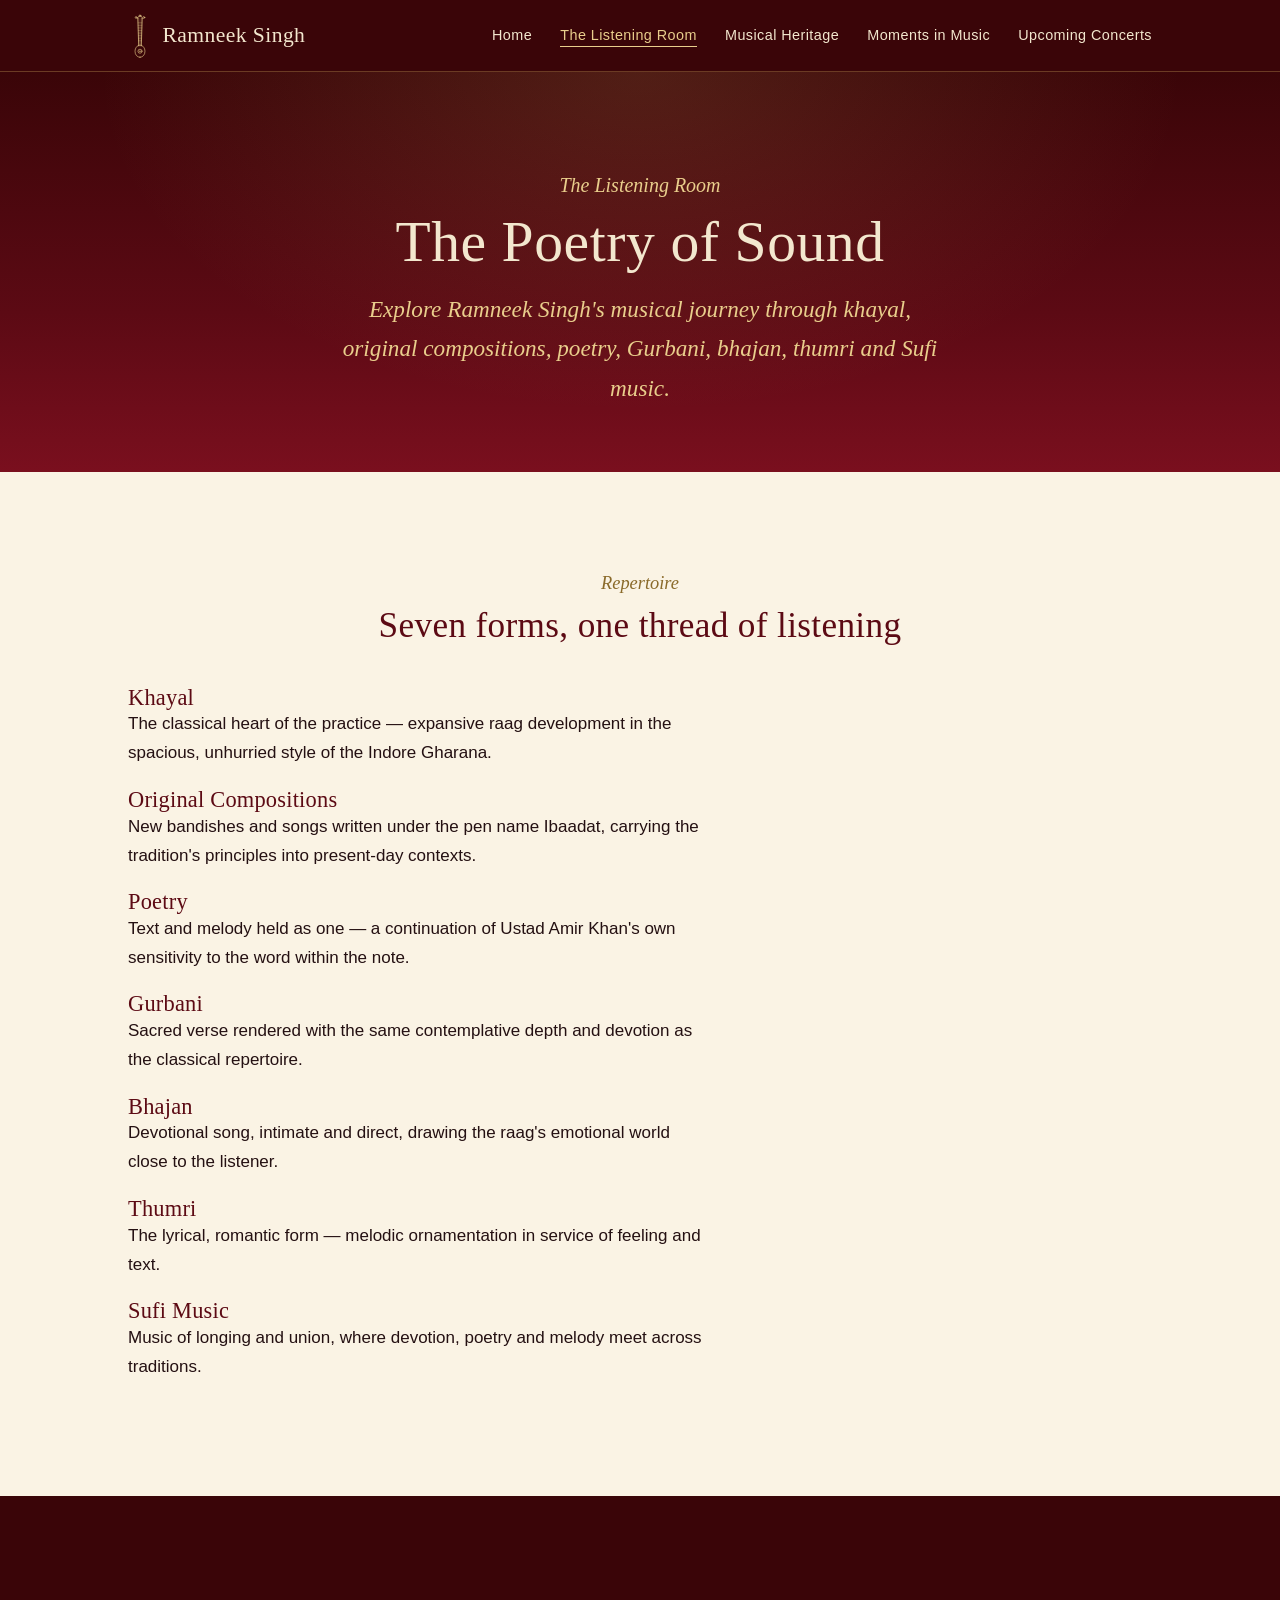
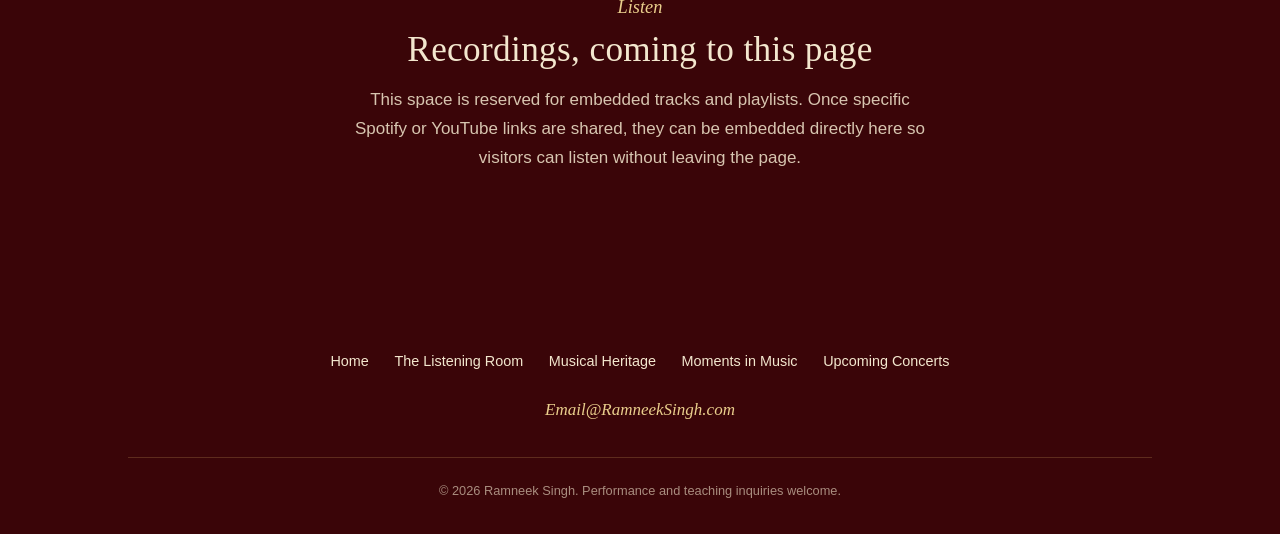
==== commit 514c6e9f: "minor design fixes" ====
--- a/listening-room.html
+++ b/listening-room.html
@@ -12,20 +12,26 @@
 <header class="site-header">
   <div class="nav-wrap">
     <a class="brand" href="index.html">
-      <svg viewBox="0 128 100 112" xmlns="http://www.w3.org/2000/svg" fill="none" stroke="currentColor" stroke-width="3.4" stroke-linecap="round" stroke-linejoin="round" style="color:var(--gold-bright)" aria-hidden="true">
+      <svg viewBox="0 0 100 240" xmlns="http://www.w3.org/2000/svg" fill="none" stroke="currentColor" stroke-width="3.4" stroke-linecap="round" stroke-linejoin="round" style="color:var(--gold-bright)" aria-hidden="true">
         <path d="M50 236c-16 0-27-14-27-32 0-19 12-34 27-34s27 15 27 34c0 18-11 32-27 32z"/>
+        <path d="M43 174 L38 24 M57 174 L62 24" stroke-width="4"/>
+        <path d="M38 24c0-8 5-14 12-14s12 6 12 14"/>
+        <circle cx="29" cy="19" r="5"/>
+        <circle cx="50" cy="10" r="5"/>
+        <circle cx="71" cy="19" r="5"/>
         <circle cx="50" cy="203" r="11"/>
         <circle cx="50" cy="203" r="3.6" fill="currentColor" stroke="none"/>
-        <path d="M45 174 L45 150 M55 174 L55 150" stroke-width="2.6"/>
+        <path d="M46 174 L44 25 M54 174 L56 25" stroke-width="1.4"/>
+        <path d="M40 48 L60 48 M40 62 L60 62 M40 76 L60 76 M41 90 L59 90 M41 104 L59 104 M42 118 L58 118 M42 132 L58 132 M43 146 L57 146" stroke-width="1.5"/>
       </svg>
-      <span class="brand-name">Ramneek <em>Singh</em></span>
+      <span class="brand-name">Ramneek Singh</span>
     </a>
     <button class="nav-toggle" aria-label="Toggle navigation" aria-expanded="false">&#9776;</button>
     <nav class="main-nav" aria-label="Primary">
       <ul>
         <li><a href="index.html">Home</a></li>
         <li><a href="listening-room.html" aria-current="page">The Listening Room</a></li>
-        <li><a href="musical-heritage.html">musical-heritage</a></li>
+        <li><a href="musical-heritage.html">Musical Heritage</a></li>
         <li><a href="moments.html">Moments in Music</a></li>
         <li><a href="Upcoming-Concerts.html">Upcoming Concerts</a></li>
       </ul>
@@ -108,7 +114,7 @@
       <ul>
         <li><a href="index.html">Home</a></li>
         <li><a href="listening-room.html">The Listening Room</a></li>
-        <li><a href="musical-heritage.html">musical-heritage</a></li>
+        <li><a href="musical-heritage.html">Musical Heritage</a></li>
         <li><a href="moments.html">Moments in Music</a></li>
         <li><a href="Upcoming-Concerts.html">Upcoming Concerts</a></li>
       </ul>
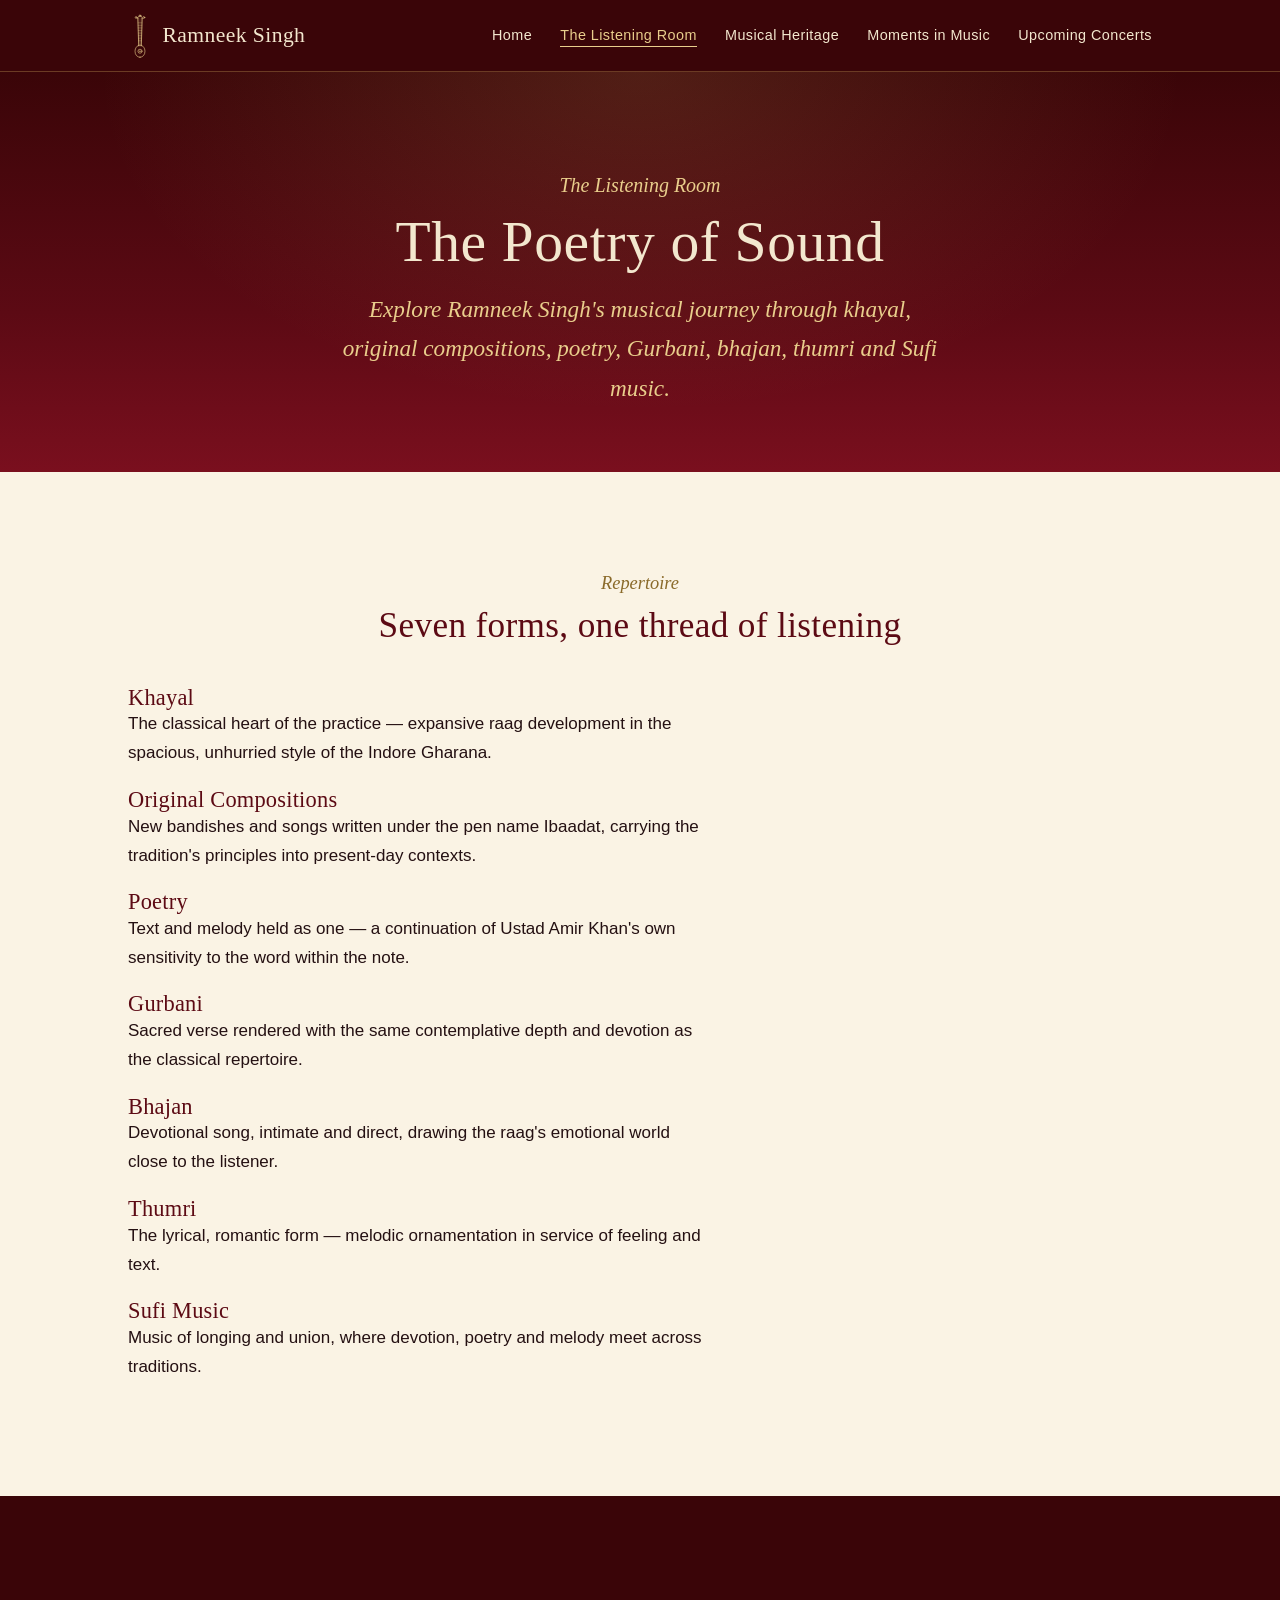
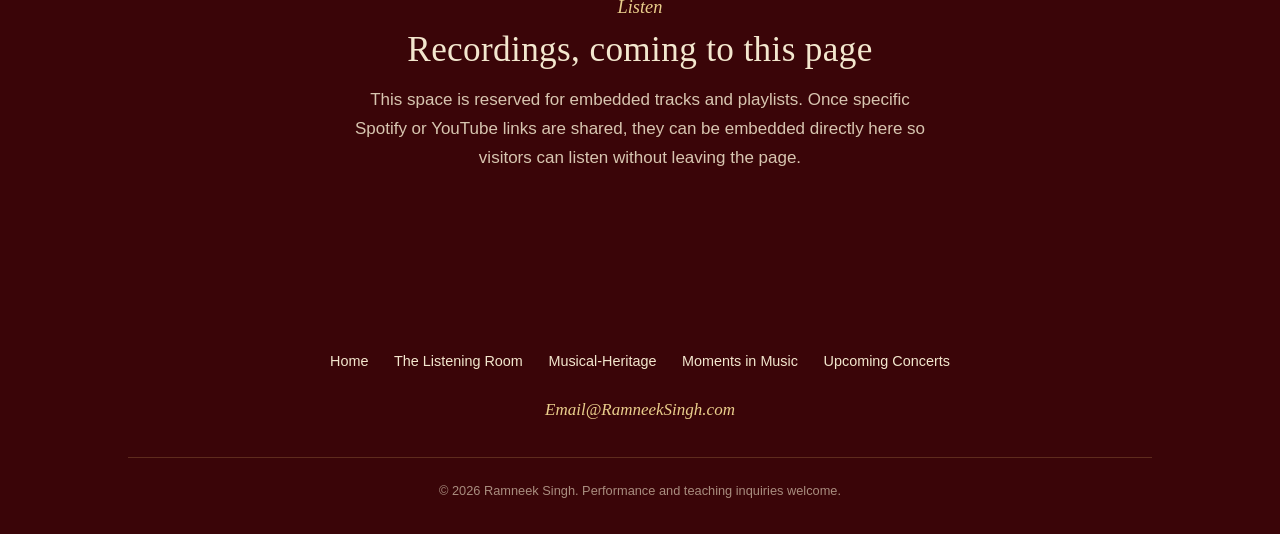
==== commit 485905ce: "minor design fixes part 2" ====
--- a/listening-room.html
+++ b/listening-room.html
@@ -33,7 +33,7 @@
         <li><a href="listening-room.html" aria-current="page">The Listening Room</a></li>
         <li><a href="musical-heritage.html">Musical Heritage</a></li>
         <li><a href="moments.html">Moments in Music</a></li>
-        <li><a href="Upcoming-Concerts.html">Upcoming Concerts</a></li>
+        <li><a href="Upcoming-concerts.html">Upcoming Concerts</a></li>
       </ul>
     </nav>
   </div>
@@ -114,9 +114,9 @@
       <ul>
         <li><a href="index.html">Home</a></li>
         <li><a href="listening-room.html">The Listening Room</a></li>
-        <li><a href="musical-heritage.html">Musical Heritage</a></li>
+        <li><a href="musical-heritage.html">Musical-Heritage</a></li>
         <li><a href="moments.html">Moments in Music</a></li>
-        <li><a href="Upcoming-Concerts.html">Upcoming Concerts</a></li>
+        <li><a href="Upcoming-concerts.html">Upcoming Concerts</a></li>
       </ul>
     </nav>
     <a class="email" style="font-family:var(--font-display); font-style:italic; color:var(--gold-bright);" href="mailto:Email@RamneekSingh.com">Email@RamneekSingh.com</a>
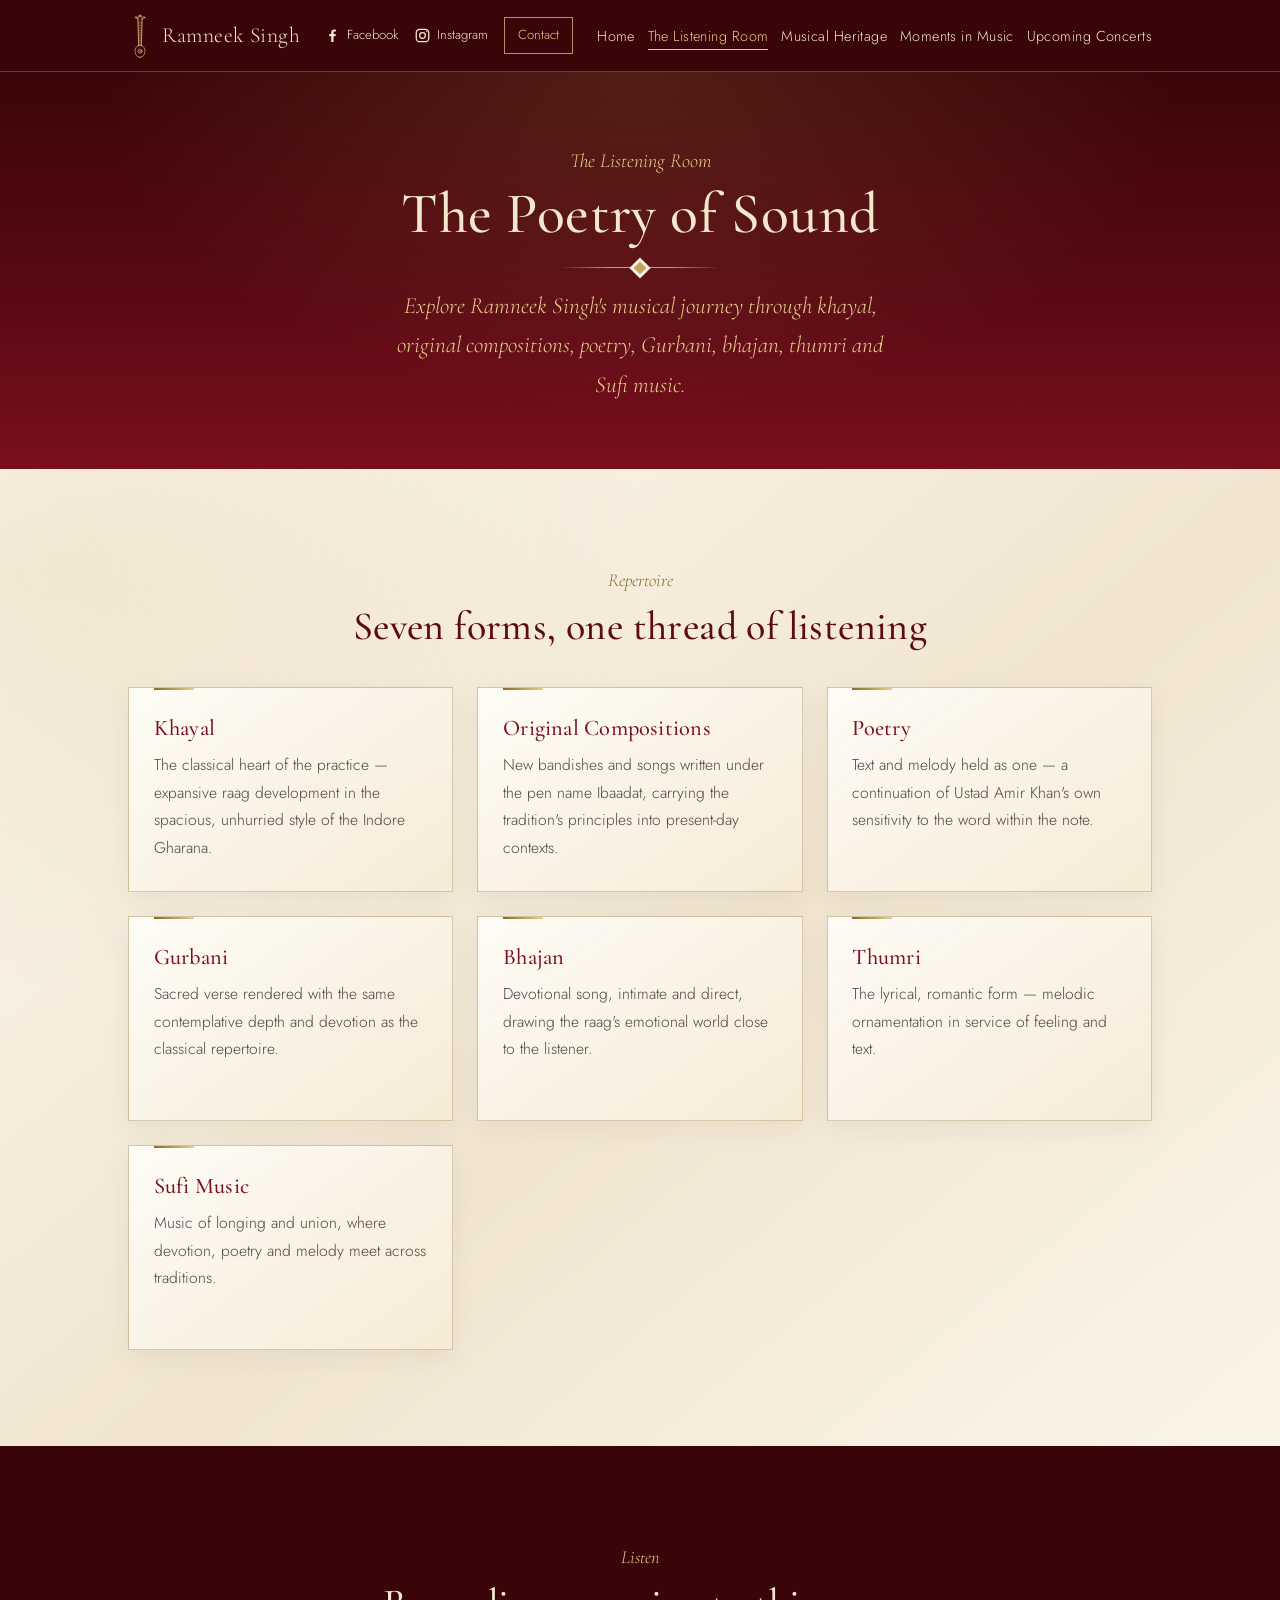
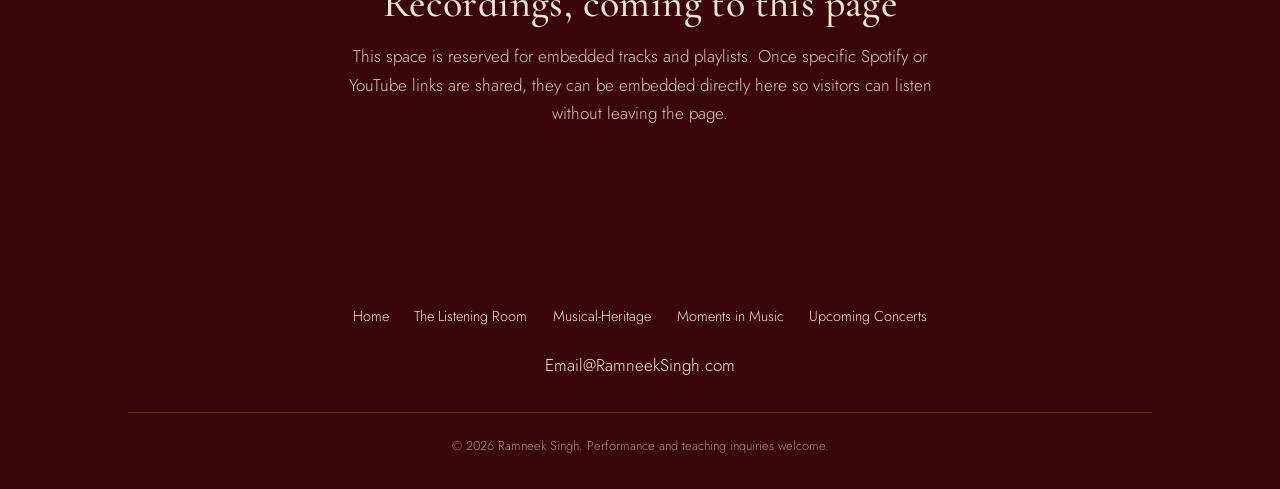
==== commit 2d0112ed: "Font updates" ====
--- a/listening-room.html
+++ b/listening-room.html
@@ -5,7 +5,10 @@
 <meta name="viewport" content="width=device-width, initial-scale=1.0">
 <title>The Listening Room | Ramneek Singh</title>
 <meta name="description" content="The Poetry of Sound — explore Ramneek Singh's musical journey through khayal, original compositions, poetry, Gurbani, bhajan, thumri and Sufi music.">
-<link rel="stylesheet" href="css/style.css">
+<link rel="preconnect" href="https://fonts.googleapis.com">
+<link rel="preconnect" href="https://fonts.gstatic.com" crossorigin>
+<link href="https://fonts.googleapis.com/css2?family=Cormorant+Garamond:wght@400;500;600;700&family=Jost:wght@300;400;500;600;700&display=swap" rel="stylesheet">
+<link rel="stylesheet" href="css/style.css?v=20261112">
 </head>
 <body>
 
@@ -26,6 +29,17 @@
       </svg>
       <span class="brand-name">Ramneek Singh</span>
     </a>
+    <nav class="header-social" aria-label="Social and contact">
+      <a href="https://www.facebook.com/ramneek.singh.33" target="_blank" rel="noopener noreferrer" aria-label="Facebook">
+        <svg viewBox="0 0 24 24" aria-hidden="true"><path d="M13.5 21v-8h2.7l.4-3h-3.1V8.1c0-.9.3-1.6 1.6-1.6h1.7V3.8c-.3 0-1.3-.1-2.5-.1-2.5 0-4.1 1.5-4.1 4.2V10H7.5v3h2.7v8z"/></svg>
+        <span class="social-name">Facebook</span>
+      </a>
+      <a href="https://www.instagram.com/ramneeksinghmusic/?hl=en" target="_blank" rel="noopener noreferrer" aria-label="Instagram">
+        <svg viewBox="0 0 24 24" aria-hidden="true"><rect x="3.2" y="3.2" width="17.6" height="17.6" rx="5"/><circle cx="12" cy="12" r="4"/><circle class="icon-dot" cx="17.7" cy="6.5" r="1"/></svg>
+        <span class="social-name">Instagram</span>
+      </a>
+      <a class="contact-link" href="index.html#contact">Contact</a>
+    </nav>
     <button class="nav-toggle" aria-label="Toggle navigation" aria-expanded="false">&#9776;</button>
     <nav class="main-nav" aria-label="Primary">
       <ul>
@@ -41,22 +55,23 @@
 
 <main>
 
-  <section class="hero jaali-bg" style="padding-bottom: clamp(2.5rem, 6vw, 4rem);">
+  <section class="hero jaali-bg page-hero">
     <div class="container reveal">
       <p class="kicker">The Listening Room</p>
-      <h1 style="font-size:clamp(2.2rem,5.2vw,3.6rem);">The Poetry of Sound</h1>
-      <p class="lede" style="margin:1.1rem auto 0; color:var(--gold-bright); max-width:52ch;">
+      <h1>The Poetry of Sound</h1>
+      <div class="ornament" aria-hidden="true"></div>
+      <p class="lede">
         Explore Ramneek Singh's musical journey through khayal, original compositions,
         poetry, Gurbani, bhajan, thumri and Sufi music.
       </p>
     </div>
   </section>
 
-  <section class="section">
+  <section class="section page-section repertoire-section">
     <div class="container">
       <div class="section-head">
         <p class="eyebrow">Repertoire</p>
-        <h2 style="font-size:clamp(1.7rem,3vw,2.2rem); margin-top:0.4rem;">Seven forms, one thread of listening</h2>
+        <h2>Seven forms, one thread of listening</h2>
       </div>
 
       <div class="repertoire-grid">
@@ -92,11 +107,11 @@
     </div>
   </section>
 
-  <section class="section dark jaali-bg">
+  <section class="section dark jaali-bg listening-note-section">
     <div class="container">
       <div class="section-head center on-dark">
         <p class="eyebrow">Listen</p>
-        <h2 style="font-size:clamp(1.7rem,3vw,2.2rem); margin:0.4rem 0 1rem;">Recordings, coming to this page</h2>
+        <h2>Recordings, coming to this page</h2>
         <p style="margin-inline:auto; color:rgba(243,231,206,0.85);">
           This space is reserved for embedded tracks and playlists. Once specific
           Spotify or YouTube links are shared, they can be embedded directly here
@@ -119,7 +134,7 @@
         <li><a href="Upcoming-concerts.html">Upcoming Concerts</a></li>
       </ul>
     </nav>
-    <a class="email" style="font-family:var(--font-display); font-style:italic; color:var(--gold-bright);" href="mailto:Email@RamneekSingh.com">Email@RamneekSingh.com</a>
+    <a class="email" href="mailto:Email@RamneekSingh.com">Email@RamneekSingh.com</a>
     <div class="footer-note">&copy; 2026 Ramneek Singh. Performance and teaching inquiries welcome.</div>
   </div>
 </footer>
--- a/css/style.css
+++ b/css/style.css
@@ -212,6 +212,7 @@
   padding: 0.85rem clamp(1.25rem, 4vw, 3rem);
 }
 
+.brand, .header-social, .main-nav { flex-shrink: 0; }
 .brand { display: flex; align-items: center; gap: 0.65rem; color: var(--ivory); }
 .brand svg { width: 24px; height: 44px; flex-shrink: 0; }
 .brand-name {
@@ -222,12 +223,52 @@
 }
 .brand-name em { color: var(--gold-bright); font-style: italic; }
 
+.header-social {
+  display: flex;
+  align-items: center;
+  gap: clamp(0.65rem, 1.3vw, 1.1rem);
+  color: var(--ivory);
+  font-size: 0.82rem;
+  white-space: nowrap;
+}
+.header-social a {
+  display: inline-flex;
+  align-items: center;
+  gap: 0.35rem;
+  transition: color 0.25s ease;
+}
+.header-social a:hover { color: var(--gold-bright); }
+.header-social svg {
+  width: 17px;
+  height: 17px;
+  fill: currentColor;
+  flex: 0 0 auto;
+}
+.header-social a:nth-child(2) svg {
+  fill: none;
+  stroke: currentColor;
+  stroke-width: 1.8;
+}
+.header-social a:nth-child(2) .icon-dot {
+  fill: currentColor;
+  stroke: none;
+}
+.header-social .contact-link {
+  padding: 0.42rem 0.8rem;
+  border: 1px solid rgba(233, 206, 140, 0.7);
+  color: var(--gold-bright);
+}
+.header-social .contact-link:hover {
+  background: rgba(233, 206, 140, 0.12);
+}
+
 .main-nav ul {
   display: flex;
-  gap: clamp(1rem, 2.2vw, 2.1rem);
+  gap: clamp(0.5rem, 1vw, 0.9rem);
   margin: 0; padding: 0;
   list-style: none;
 }
+.main-nav li { flex-shrink: 0; }
 .main-nav a {
   position: relative;
   padding-bottom: 4px;
@@ -256,7 +297,14 @@
   cursor: pointer;
 }
 
-@media (max-width: 820px) {
+@media (max-width: 1080px) {
+  .nav-wrap { gap: 0.7rem; }
+  .brand { gap: 0.45rem; }
+  .brand svg { width: 20px; height: 38px; }
+  .brand-name { font-size: 1.12rem; }
+  .header-social { gap: 0.65rem; margin-left: auto; }
+  .header-social .social-name { display: none; }
+  .header-social .contact-link { padding: 0.35rem 0.55rem; }
   .nav-toggle { display: block; }
   .main-nav {
     position: absolute; top: 100%; left: 0; right: 0;
@@ -272,6 +320,12 @@
     padding: 0.5rem clamp(1.25rem, 4vw, 3rem) 1.4rem;
   }
 }
+@media (max-width: 360px) {
+  .nav-wrap { padding-right: 1rem; padding-left: 1rem; }
+  .brand-name { font-size: 1rem; }
+  .header-social { gap: 0.45rem; }
+  .header-social .contact-link { padding: 0.3rem 0.4rem; }
+}
 
 /* ---------- 5. Hero ---------- */
 .hero {
@@ -287,6 +341,10 @@
 /* Smaller hero used by inner pages (Contact, etc.) */
 .hero.page-hero { padding: clamp(3rem, 7vw, 4.5rem) 0 clamp(2.5rem, 6vw, 4rem); }
 .hero.page-hero h1 { font-size: clamp(2.2rem, 5.2vw, 3.6rem); }
+.hero.page-hero .container { display: grid; justify-items: center; }
+.hero.page-hero .kicker { margin-bottom: 0.35rem; }
+.hero.page-hero .ornament { margin: 1.1rem auto 0.8rem; }
+.hero.page-hero .lede { margin: 0 auto; color: var(--gold-bright); max-width: 52ch; }
 
 .hero h1 { color: var(--ivory); line-height: 1.05; }
 .hero p  { margin-left: auto; margin-right: auto; }
@@ -327,12 +385,6 @@
   border-radius: 999px 999px 0 0;
 }
 
-.hero-cta {
-  display: flex; flex-wrap: wrap; justify-content: center;
-  gap: 1rem;
-  margin-top: 2.4rem;
-}
-
 /* One orchestrated moment: hero content rises in, one piece after another */
 .hero .container > * { opacity: 0; animation: rise 0.9s ease forwards; }
 .hero .container > :nth-child(2) { animation-delay: 0.12s; }
@@ -340,6 +392,443 @@
 .hero .container > :nth-child(4) { animation-delay: 0.36s; }
 .hero .container > :nth-child(5) { animation-delay: 0.48s; }
 @keyframes rise { from { opacity: 0; transform: translateY(14px); } to { opacity: 1; transform: none; } }
+
+/* Cinematic photographic hero */
+.hero-cinematic {
+  min-height: min(760px, calc(100vh - 76px));
+  isolation: isolate;
+  display: grid;
+  place-items: center;
+  padding: 0;
+  background: var(--red-deepest);
+}
+.hero-cinematic > .container {
+  align-self: stretch;
+  min-height: inherit;
+}
+.hero-cinematic::before,
+.hero-cinematic::after {
+  content: "";
+  position: absolute;
+  inset: 0;
+  z-index: 1;
+  pointer-events: none;
+}
+.hero-cinematic::before {
+  background: linear-gradient(90deg, rgba(58, 5, 8, 0.96) 0%, rgba(58, 5, 8, 0.72) 28%, rgba(58, 5, 8, 0.18) 58%, rgba(58, 5, 8, 0.52) 100%),
+              linear-gradient(180deg, rgba(58, 5, 8, 0.08), rgba(58, 5, 8, 0.16) 48%, rgba(58, 5, 8, 0.82));
+}
+.hero-cinematic::after {
+  box-shadow: inset 0 0 120px rgba(20, 0, 3, 0.72);
+}
+.hero-cinematic .container {
+  position: relative;
+  z-index: 2;
+  width: 100%;
+  min-height: min(760px, calc(100vh - 76px));
+  text-align: left;
+}
+.hero-slideshow { position: absolute; inset: 0; z-index: 0; overflow: hidden; }
+.hero-slide {
+  position: absolute;
+  inset: -3%;
+  width: 106%;
+  height: 106%;
+  max-width: none;
+  object-fit: cover;
+  opacity: 0;
+  filter: saturate(0.82) contrast(1.05);
+  transform: scale(1.04);
+  transition: opacity 1.8s cubic-bezier(.4, 0, .2, 1);
+}
+.hero-slide.is-active { opacity: 1; animation: cinematic-pan 8s ease-out both; }
+.hero-slide.is-active.is-alternate { animation-name: cinematic-pan-reverse; }
+.hero-slide:nth-child(3n+1) { object-position: center 35%; }
+.hero-slide:nth-child(3n+2) { object-position: center 42%; }
+.hero-slide:nth-child(3n) { object-position: center 50%; }
+@keyframes cinematic-pan {
+  from { transform: scale(1.04) translate3d(-0.4%, 0, 0); }
+  to { transform: scale(1.12) translate3d(0.4%, -0.7%, 0); }
+}
+@keyframes cinematic-pan-reverse {
+  from { transform: scale(1.12) translate3d(0.6%, -0.5%, 0); }
+  to { transform: scale(1.04) translate3d(-0.5%, 0.2%, 0); }
+}
+.hero-cinematic .pull-quote {
+  position: absolute;
+  top: clamp(2rem, 7vh, 5rem);
+  left: clamp(1.25rem, 4vw, 3rem);
+  max-width: 28ch;
+  margin: 0;
+  padding-left: 1rem;
+  border-left: 1px solid rgba(233, 206, 140, 0.7);
+  color: var(--gold-bright);
+  font-size: clamp(1rem, 1.5vw, 1.28rem);
+  line-height: 1.55;
+}
+.hero-cinematic .hero-heading {
+  position: absolute;
+  left: clamp(1.25rem, 4vw, 3rem);
+  bottom: clamp(4.5rem, 9vh, 6rem);
+  max-width: 520px;
+  padding: 1rem 1.5rem 1.1rem;
+  border-left: 1px solid rgba(233, 206, 140, 0.82);
+  background: linear-gradient(90deg, rgba(35, 2, 6, 0.42), rgba(35, 2, 6, 0));
+  text-align: left;
+  text-shadow: 0 3px 24px rgba(58, 5, 8, 0.9);
+}
+.hero-cinematic .hero-heading h1 {
+  font-size: clamp(3.2rem, 6.4vw, 5.4rem);
+  letter-spacing: 0.015em;
+}
+.hero-cinematic .hero-heading .kicker {
+  margin: 0 0 0.65rem;
+  font-family: var(--font-body);
+  font-size: 0.76rem;
+  font-style: normal;
+  font-weight: 500;
+  letter-spacing: 0.16em;
+  text-transform: uppercase;
+}
+.hero-cinematic .titles { margin: 0.8rem 0 0; }
+
+.hero-gallery-controls {
+  position: absolute;
+  z-index: 4;
+  right: clamp(1rem, 3vw, 2.5rem);
+  bottom: clamp(1rem, 2.5vw, 2rem);
+  display: flex;
+  align-items: center;
+  gap: 0.65rem;
+}
+.hero-gallery-dots { display: flex; align-items: center; gap: 0.42rem; }
+.hero-gallery-dot {
+  width: 24px;
+  height: 3px;
+  padding: 0;
+  border: 0;
+  border-radius: 2px;
+  background: rgba(243, 231, 206, 0.38);
+  cursor: pointer;
+  transition: width 0.35s ease, background 0.35s ease;
+}
+.hero-gallery-dot.is-active { width: 42px; background: var(--gold-bright); }
+.hero-gallery-pause {
+  width: 34px;
+  height: 34px;
+  display: grid;
+  place-items: center;
+  border: 1px solid rgba(233, 206, 140, 0.5);
+  border-radius: 50%;
+  background: rgba(58, 5, 8, 0.5);
+  color: var(--gold-bright);
+  cursor: pointer;
+  backdrop-filter: blur(1px);
+}
+
+@media (max-width: 600px) {
+  .hero-cinematic { min-height: 620px; }
+  .hero-cinematic .container { min-height: 620px; }
+  .hero-cinematic::before {
+    background: linear-gradient(180deg, rgba(58, 5, 8, 0.18), rgba(58, 5, 8, 0.46) 42%, rgba(58, 5, 8, 0.9)),
+                linear-gradient(90deg, rgba(58, 5, 8, 0.62), rgba(58, 5, 8, 0.08));
+  }
+  .hero-cinematic .pull-quote {
+    top: 2rem;
+    max-width: 24ch;
+    font-size: 1rem;
+  }
+  .hero-cinematic .hero-heading {
+    right: 1.25rem;
+    bottom: 4.7rem;
+    padding: 0.85rem 0.9rem 0.9rem 1rem;
+  }
+  .hero-cinematic .hero-heading h1 { font-size: clamp(2.4rem, 11vw, 3.4rem); }
+  .hero-cinematic .hero-heading .kicker { max-width: 30ch; font-size: 0.67rem; }
+  .hero-cinematic .titles { max-width: 320px; line-height: 1.7; }
+  .hero-gallery-controls { left: 50%; right: auto; transform: translateX(-50%); }
+}
+
+.page-section {
+  background:
+    radial-gradient(ellipse at 5% 10%, rgba(198, 161, 91, 0.16), transparent 34%),
+    linear-gradient(140deg, #fcf7ed, #f1e5d0 54%, #fbf5e8);
+}
+.page-section > .container { max-width: 1120px; }
+
+.repertoire-section .section-head h2,
+.listening-note-section .section-head h2 { margin: 0.4rem 0 1rem; }
+.repertoire-grid {
+  display: grid;
+  grid-template-columns: repeat(3, minmax(0, 1fr));
+  gap: clamp(1rem, 2.5vw, 1.5rem);
+}
+.repertoire-card {
+  position: relative;
+  min-height: 205px;
+  padding: 1.7rem 1.55rem 1.45rem;
+  border: 1px solid rgba(138, 106, 42, 0.35);
+  background: linear-gradient(145deg, rgba(255, 253, 248, 0.94), rgba(246, 235, 214, 0.9));
+  box-shadow: 0 8px 26px rgba(58, 5, 8, 0.06);
+  transition: transform 0.3s ease, box-shadow 0.3s ease;
+}
+.repertoire-card::before {
+  content: "";
+  position: absolute;
+  top: 0;
+  left: 1.55rem;
+  width: 2.5rem;
+  height: 2px;
+  background: linear-gradient(90deg, var(--gold-deep), var(--gold-bright));
+}
+.repertoire-card:hover {
+  transform: translateY(-4px);
+  box-shadow: 0 14px 30px rgba(58, 5, 8, 0.12);
+}
+.repertoire-card h3 { margin-bottom: 0.65rem; color: var(--red); }
+.repertoire-card p { margin: 0; color: #554244; font-size: 0.98rem; line-height: 1.75; }
+.listening-note-section {
+  background-color: var(--red-deepest);
+  background-image:
+    radial-gradient(ellipse at 85% 15%, rgba(198, 161, 91, 0.18), transparent 42%),
+    radial-gradient(circle at 1px 1px, rgba(198, 161, 91, 0.18) 1.3px, transparent 1.3px);
+  background-size: auto, 26px 26px;
+}
+
+.gallery-section { background:
+  radial-gradient(ellipse at 90% 92%, rgba(122, 15, 30, 0.08), transparent 34%),
+  linear-gradient(135deg, #fbf6eb, #f0e2ca 58%, #fbf5e9);
+}
+.gallery-grid {
+  display: grid;
+  grid-template-columns: repeat(3, minmax(0, 1fr));
+  gap: clamp(1rem, 2.6vw, 1.7rem);
+}
+.frame {
+  margin: 0;
+  padding: 0.6rem 0.6rem 0.9rem;
+  border: 1px solid rgba(138, 106, 42, 0.38);
+  background: rgba(255, 253, 248, 0.84);
+  box-shadow: 0 8px 24px rgba(58, 5, 8, 0.08);
+  transition: transform 0.3s ease, box-shadow 0.3s ease;
+}
+.frame:hover { transform: translateY(-4px); box-shadow: 0 14px 30px rgba(58, 5, 8, 0.14); }
+.frame-inner { overflow: hidden; background: var(--parchment-2); }
+.frame-inner img {
+  width: 100%;
+  aspect-ratio: 4 / 3;
+  object-fit: cover;
+  transition: transform 0.5s ease;
+}
+.frame:hover .frame-inner img { transform: scale(1.035); }
+.frame figcaption {
+  padding: 0.75rem 0.45rem 0;
+  color: var(--red-deep);
+  font-family: var(--font-display);
+  font-size: 1.2rem;
+  font-style: italic;
+}
+
+.heritage-section .container { max-width: 980px; }
+.heritage-copy {
+  display: grid;
+  grid-template-columns: repeat(2, minmax(0, 1fr));
+  gap: 0.25rem clamp(1.5rem, 4vw, 3.2rem);
+}
+.heritage-copy p {
+  max-width: none;
+  margin: 0 0 1rem;
+  color: #49383a;
+  font-size: 1.02rem;
+  line-height: 1.9;
+}
+.heritage-quote {
+  position: relative;
+  max-width: 800px;
+  margin: 3rem auto 0;
+  padding: 1.8rem 2rem;
+  border-top: 1px solid rgba(138, 106, 42, 0.5);
+  border-bottom: 1px solid rgba(138, 106, 42, 0.5);
+  color: var(--red);
+  font-family: var(--font-display);
+  font-size: clamp(1.5rem, 3.2vw, 2.2rem);
+  font-style: italic;
+  line-height: 1.4;
+  text-align: center;
+}
+
+.concert-card {
+  position: relative;
+  max-width: 720px;
+  margin: 0 auto;
+  padding: clamp(2rem, 6vw, 4rem);
+  border: 1px solid var(--gold);
+  background:
+    radial-gradient(ellipse at 100% 0%, rgba(198, 161, 91, 0.2), transparent 45%),
+    rgba(255, 253, 248, 0.82);
+  box-shadow: 0 12px 36px rgba(58, 5, 8, 0.08);
+  text-align: center;
+}
+.concert-card::before {
+  content: "";
+  position: absolute;
+  inset: 8px;
+  border: 1px solid rgba(198, 161, 91, 0.32);
+  pointer-events: none;
+}
+.concert-card .eyebrow { margin-bottom: 0.5rem; }
+.concert-card h2 { color: var(--red); }
+.concert-date {
+  margin: 0.65rem auto 0;
+  color: var(--ink-soft);
+  font-family: var(--font-display);
+  font-size: clamp(1.35rem, 3vw, 1.8rem);
+}
+.concert-card .ornament { margin: 1.2rem auto; }
+.concert-description { margin: 0 auto 1.5rem; color: var(--ink-soft); }
+.concert-card .btn { position: relative; }
+
+@media (max-width: 760px) {
+  .repertoire-grid, .gallery-grid { grid-template-columns: repeat(2, minmax(0, 1fr)); }
+  .heritage-copy { grid-template-columns: 1fr; gap: 0; }
+}
+@media (max-width: 520px) {
+  .repertoire-grid, .gallery-grid { grid-template-columns: 1fr; }
+  .repertoire-card { min-height: 0; }
+  .heritage-quote { padding: 1.4rem 0.6rem; }
+}
+
+/* ---------- Homepage features ---------- */
+.announcement-strip {
+  border-top: 1px solid rgba(198, 161, 91, 0.5);
+  border-bottom: 1px solid rgba(198, 161, 91, 0.5);
+  background: linear-gradient(100deg, #371015, #59202a 52%, #32141a);
+}
+.announcement-strip .live-strip { padding: 0.72rem 0; }
+.announcement-label {
+  color: var(--gold-bright);
+  font-size: 0.72rem;
+  font-weight: 600;
+  letter-spacing: 0.14em;
+  text-transform: uppercase;
+}
+.announcement-strip .detail { font-size: clamp(1rem, 1.8vw, 1.2rem); }
+
+.home-about {
+  background:
+    radial-gradient(ellipse at 3% 95%, rgba(198, 161, 91, 0.14), transparent 32%),
+    linear-gradient(135deg, #fbf5e9, #f2e7d2 55%, #fbf6ec);
+}
+.home-about-head { max-width: 720px; margin-bottom: 2rem; }
+.home-about-head h2 { margin: 0.3rem 0 1.2rem; }
+.home-about-head .ornament { margin-bottom: 1.4rem; }
+.home-about-lede {
+  max-width: 42ch;
+  margin: 0 auto;
+  color: var(--ink-soft);
+  font-family: var(--font-display);
+  font-size: clamp(1.25rem, 2.4vw, 1.7rem);
+  line-height: 1.45;
+}
+.home-about-copy {
+  display: grid;
+  grid-template-columns: repeat(2, minmax(0, 1fr));
+  gap: 0.4rem clamp(1.5rem, 5vw, 4rem);
+  max-width: 900px;
+  margin: 0 auto;
+}
+.home-about-copy p {
+  max-width: none;
+  margin: 0;
+  color: #473438;
+  font-size: 1.02rem;
+  line-height: 1.85;
+}
+.home-about-copy strong { color: var(--red-deep); font-weight: 600; }
+.home-about-copy .btn {
+  justify-self: center;
+  grid-column: 1 / -1;
+  margin-top: 1.2rem;
+}
+
+.home-videos {
+  background:
+    radial-gradient(ellipse at 92% 8%, rgba(198, 161, 91, 0.22), transparent 34%),
+    linear-gradient(145deg, #f6eddb 0%, #fffaf0 48%, #efe2ce 100%);
+}
+.home-videos .section-head { margin-bottom: 2.5rem; }
+.home-videos .section-head > p:last-child {
+  color: var(--ink-soft);
+  font-size: 1rem;
+}
+.video-grid {
+  display: grid;
+  grid-template-columns: repeat(2, minmax(0, 1fr));
+  gap: clamp(1rem, 3vw, 1.8rem);
+}
+.video-card {
+  min-width: 0;
+  padding: 0.65rem 0.65rem 1rem;
+  border: 1px solid rgba(138, 106, 42, 0.36);
+  background: rgba(255, 253, 248, 0.8);
+  box-shadow: 0 8px 26px rgba(58, 5, 8, 0.07);
+  transition: transform 0.35s ease, box-shadow 0.35s ease;
+}
+.video-card:hover {
+  transform: translateY(-4px);
+  box-shadow: 0 14px 32px rgba(58, 5, 8, 0.13);
+}
+.video-frame {
+  aspect-ratio: 16 / 9;
+  overflow: hidden;
+  background: linear-gradient(135deg, var(--red-deepest), var(--red));
+}
+.video-frame iframe {
+  display: block;
+  width: 100%;
+  height: 100%;
+  border: 0;
+}
+.video-card h3 {
+  padding: 0.85rem 0.55rem 0.15rem;
+  color: var(--red-deep);
+  font-size: clamp(1.12rem, 1.8vw, 1.4rem);
+  line-height: 1.3;
+}
+.video-channel-link {
+  margin: 2rem 0 0;
+  text-align: center;
+  color: var(--red);
+  font-size: 0.95rem;
+}
+.video-channel-link a {
+  border-bottom: 1px solid var(--gold);
+  padding-bottom: 0.2rem;
+}
+.video-channel-link a:hover { color: var(--red-bright); }
+
+.home-contact {
+  padding: clamp(3.5rem, 7vw, 5.5rem) 0;
+  color: var(--ivory);
+  text-align: center;
+  background:
+    radial-gradient(ellipse at 50% 0%, rgba(198, 161, 91, 0.2), transparent 58%),
+    linear-gradient(120deg, #35070d, #67101e 52%, #3a090f);
+}
+.home-contact-inner { display: grid; justify-items: center; }
+.home-contact .eyebrow { color: var(--gold-bright); }
+.home-contact h2 {
+  max-width: 18ch;
+  margin: 0 auto 1.7rem;
+  color: var(--ivory);
+}
+#featured-videos, #contact { scroll-margin-top: 6rem; }
+
+@media (max-width: 640px) {
+  .home-about-copy { grid-template-columns: 1fr; gap: 1rem; }
+  .home-about-copy .btn { justify-self: start; grid-column: auto; margin-top: 0.5rem; }
+  .video-grid { grid-template-columns: 1fr; gap: 1.15rem; }
+}
 
 /* ---------- 6. Buttons ---------- */
 .btn {
@@ -552,5 +1041,7 @@
   html { scroll-behavior: auto; }
   .hero .container > * { animation: none; opacity: 1; }
   .string.plucked::before { animation: none; }
-  .main-nav, .main-nav a::after { transition: none; }
+  .main-nav, .main-nav a::after, .header-social a, .video-card, .repertoire-card, .frame, .frame-inner img { transition: none; }
+  .video-card:hover, .repertoire-card:hover, .frame:hover { transform: none; }
+  .hero-slide, .hero-slide.is-active { transition: none; animation: none !important; }
 }
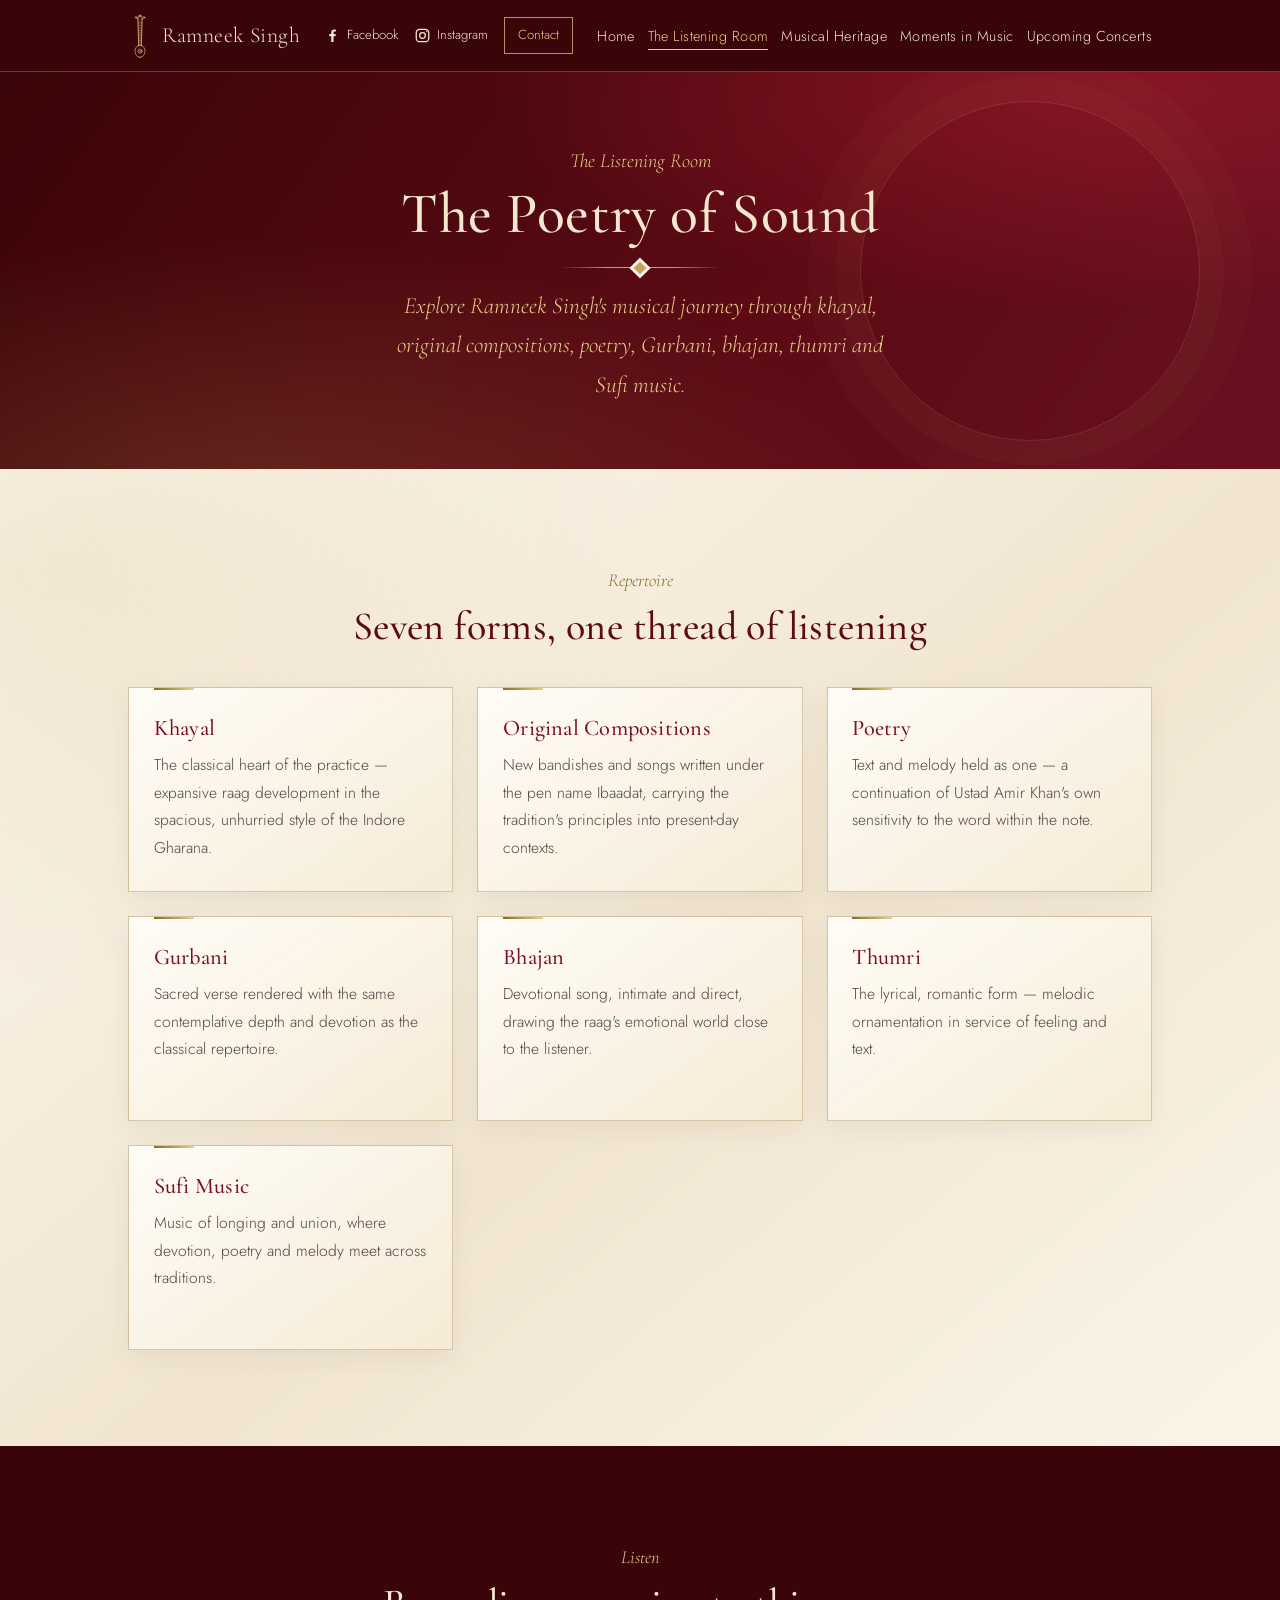
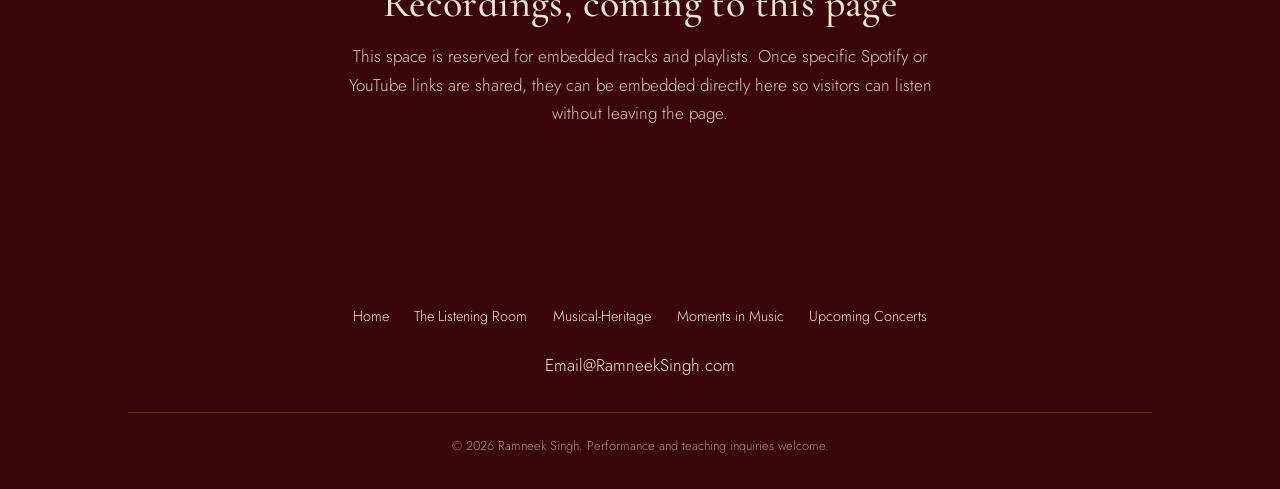
==== commit d23273f6: "added layout scroll delay experience" ====
--- a/listening-room.html
+++ b/listening-room.html
@@ -139,6 +139,6 @@
   </div>
 </footer>
 
-<script src="js/main.js"></script>
+<script src="js/main.js?v=20261112-motion"></script>
 </body>
 </html>
--- a/css/style.css
+++ b/css/style.css
@@ -339,7 +339,30 @@
     linear-gradient(180deg, var(--red-deepest), var(--red-deep) 60%, var(--red) 100%);
 }
 /* Smaller hero used by inner pages (Contact, etc.) */
-.hero.page-hero { padding: clamp(3rem, 7vw, 4.5rem) 0 clamp(2.5rem, 6vw, 4rem); }
+.hero.page-hero {
+  isolation: isolate;
+  padding: clamp(3rem, 7vw, 4.5rem) 0 clamp(2.5rem, 6vw, 4rem);
+  background:
+    radial-gradient(ellipse at 18% 110%, rgba(198, 161, 91, 0.2), transparent 44%),
+    radial-gradient(ellipse at 88% 4%, rgba(158, 27, 46, 0.62), transparent 40%),
+    linear-gradient(125deg, var(--red-deepest), var(--red-deep) 60%, #691121);
+}
+.hero.page-hero::before {
+  content: "";
+  position: absolute;
+  z-index: -1;
+  top: 50%;
+  right: max(4%, calc((100vw - var(--wrap)) / 2));
+  width: clamp(180px, 30vw, 340px);
+  aspect-ratio: 1;
+  border: 1px solid rgba(233, 206, 140, 0.16);
+  border-radius: 50%;
+  box-shadow: 0 0 0 24px rgba(233, 206, 140, 0.025), 0 0 0 52px rgba(233, 206, 140, 0.02);
+  transform: translateY(-50%);
+  animation: halo-drift 16s ease-in-out infinite alternate;
+  pointer-events: none;
+}
+.hero.page-hero .container { position: relative; z-index: 1; }
 .hero.page-hero h1 { font-size: clamp(2.2rem, 5.2vw, 3.6rem); }
 .hero.page-hero .container { display: grid; justify-items: center; }
 .hero.page-hero .kicker { margin-bottom: 0.35rem; }
@@ -420,6 +443,7 @@
 }
 .hero-cinematic::after {
   box-shadow: inset 0 0 120px rgba(20, 0, 3, 0.72);
+  transform: translate3d(0, var(--parallax-y, 0px), 0) scale(1.02);
 }
 .hero-cinematic .container {
   position: relative;
@@ -582,7 +606,7 @@
   background: linear-gradient(90deg, var(--gold-deep), var(--gold-bright));
 }
 .repertoire-card:hover {
-  transform: translateY(-4px);
+  transform: perspective(900px) rotateX(var(--tilt-x, 0deg)) rotateY(var(--tilt-y, 0deg)) translateY(-4px);
   box-shadow: 0 14px 30px rgba(58, 5, 8, 0.12);
 }
 .repertoire-card h3 { margin-bottom: 0.65rem; color: var(--red); }
@@ -612,7 +636,10 @@
   box-shadow: 0 8px 24px rgba(58, 5, 8, 0.08);
   transition: transform 0.3s ease, box-shadow 0.3s ease;
 }
-.frame:hover { transform: translateY(-4px); box-shadow: 0 14px 30px rgba(58, 5, 8, 0.14); }
+.frame:hover {
+  transform: perspective(900px) rotateX(var(--tilt-x, 0deg)) rotateY(var(--tilt-y, 0deg)) translateY(-4px);
+  box-shadow: 0 14px 30px rgba(58, 5, 8, 0.14);
+}
 .frame-inner { overflow: hidden; background: var(--parchment-2); }
 .frame-inner img {
   width: 100%;
@@ -687,6 +714,15 @@
 .concert-card .ornament { margin: 1.2rem auto; }
 .concert-description { margin: 0 auto 1.5rem; color: var(--ink-soft); }
 .concert-card .btn { position: relative; }
+.concert-list { display: grid; gap: 1.5rem; }
+.concert-status { margin: 0 auto; color: var(--ink-soft); text-align: center; }
+.past-concerts { margin-top: 4rem; }
+.concert-group-title {
+  margin-bottom: 1.5rem;
+  color: var(--red);
+  text-align: center;
+}
+.concert-list[hidden], .past-concerts[hidden] { display: none; }
 
 @media (max-width: 760px) {
   .repertoire-grid, .gallery-grid { grid-template-columns: repeat(2, minmax(0, 1fr)); }
@@ -696,6 +732,49 @@
   .repertoire-grid, .gallery-grid { grid-template-columns: 1fr; }
   .repertoire-card { min-height: 0; }
   .heritage-quote { padding: 1.4rem 0.6rem; }
+}
+
+/* ---------- Motion and depth ---------- */
+.scroll-progress {
+  position: fixed;
+  z-index: 200;
+  top: 0;
+  left: 0;
+  width: 100%;
+  height: 3px;
+  pointer-events: none;
+}
+.scroll-progress span {
+  display: block;
+  width: 100%;
+  height: 100%;
+  background: linear-gradient(90deg, var(--gold-deep), var(--gold-bright), #fff0c1);
+  box-shadow: 0 0 10px rgba(233, 206, 140, 0.6);
+  transform: scaleX(0);
+  transform-origin: left center;
+  will-change: transform;
+}
+.motion-ready [data-motion-reveal] {
+  opacity: 0;
+  transform: translate3d(0, 24px, 0);
+  transition: opacity 0.75s ease, transform 0.75s cubic-bezier(.2, .7, .2, 1);
+  transition-delay: var(--reveal-delay, 0ms);
+}
+.motion-ready [data-motion-reveal].is-visible {
+  opacity: 1;
+  transform: none;
+}
+.video-card, .repertoire-card, .frame {
+  transform-style: preserve-3d;
+  backface-visibility: hidden;
+}
+.hero-gallery-pause { transition: background 0.25s ease, transform 0.25s ease; }
+.hero-gallery-pause:hover { transform: scale(1.08); background: rgba(58, 5, 8, 0.78); }
+.hero-gallery-dot:focus-visible { outline-color: var(--gold-bright); outline-offset: 5px; }
+
+@keyframes halo-drift {
+  from { transform: translate3d(0, -50%, 0) rotate(-8deg) scale(0.96); }
+  to { transform: translate3d(-18px, -50%, 0) rotate(8deg) scale(1.04); }
 }
 
 /* ---------- Homepage features ---------- */
@@ -775,7 +854,7 @@
   transition: transform 0.35s ease, box-shadow 0.35s ease;
 }
 .video-card:hover {
-  transform: translateY(-4px);
+  transform: perspective(900px) rotateX(var(--tilt-x, 0deg)) rotateY(var(--tilt-y, 0deg)) translateY(-4px);
   box-shadow: 0 14px 32px rgba(58, 5, 8, 0.13);
 }
 .video-frame {
@@ -1044,4 +1123,8 @@
   .main-nav, .main-nav a::after, .header-social a, .video-card, .repertoire-card, .frame, .frame-inner img { transition: none; }
   .video-card:hover, .repertoire-card:hover, .frame:hover { transform: none; }
   .hero-slide, .hero-slide.is-active { transition: none; animation: none !important; }
+  .hero-cinematic::after, .hero.page-hero::before { animation: none; transform: none; }
+  .motion-ready [data-motion-reveal] { opacity: 1; transform: none; transition: none; }
+  .scroll-progress { display: none; }
+  .hero-gallery-pause:hover { transform: none; }
 }
